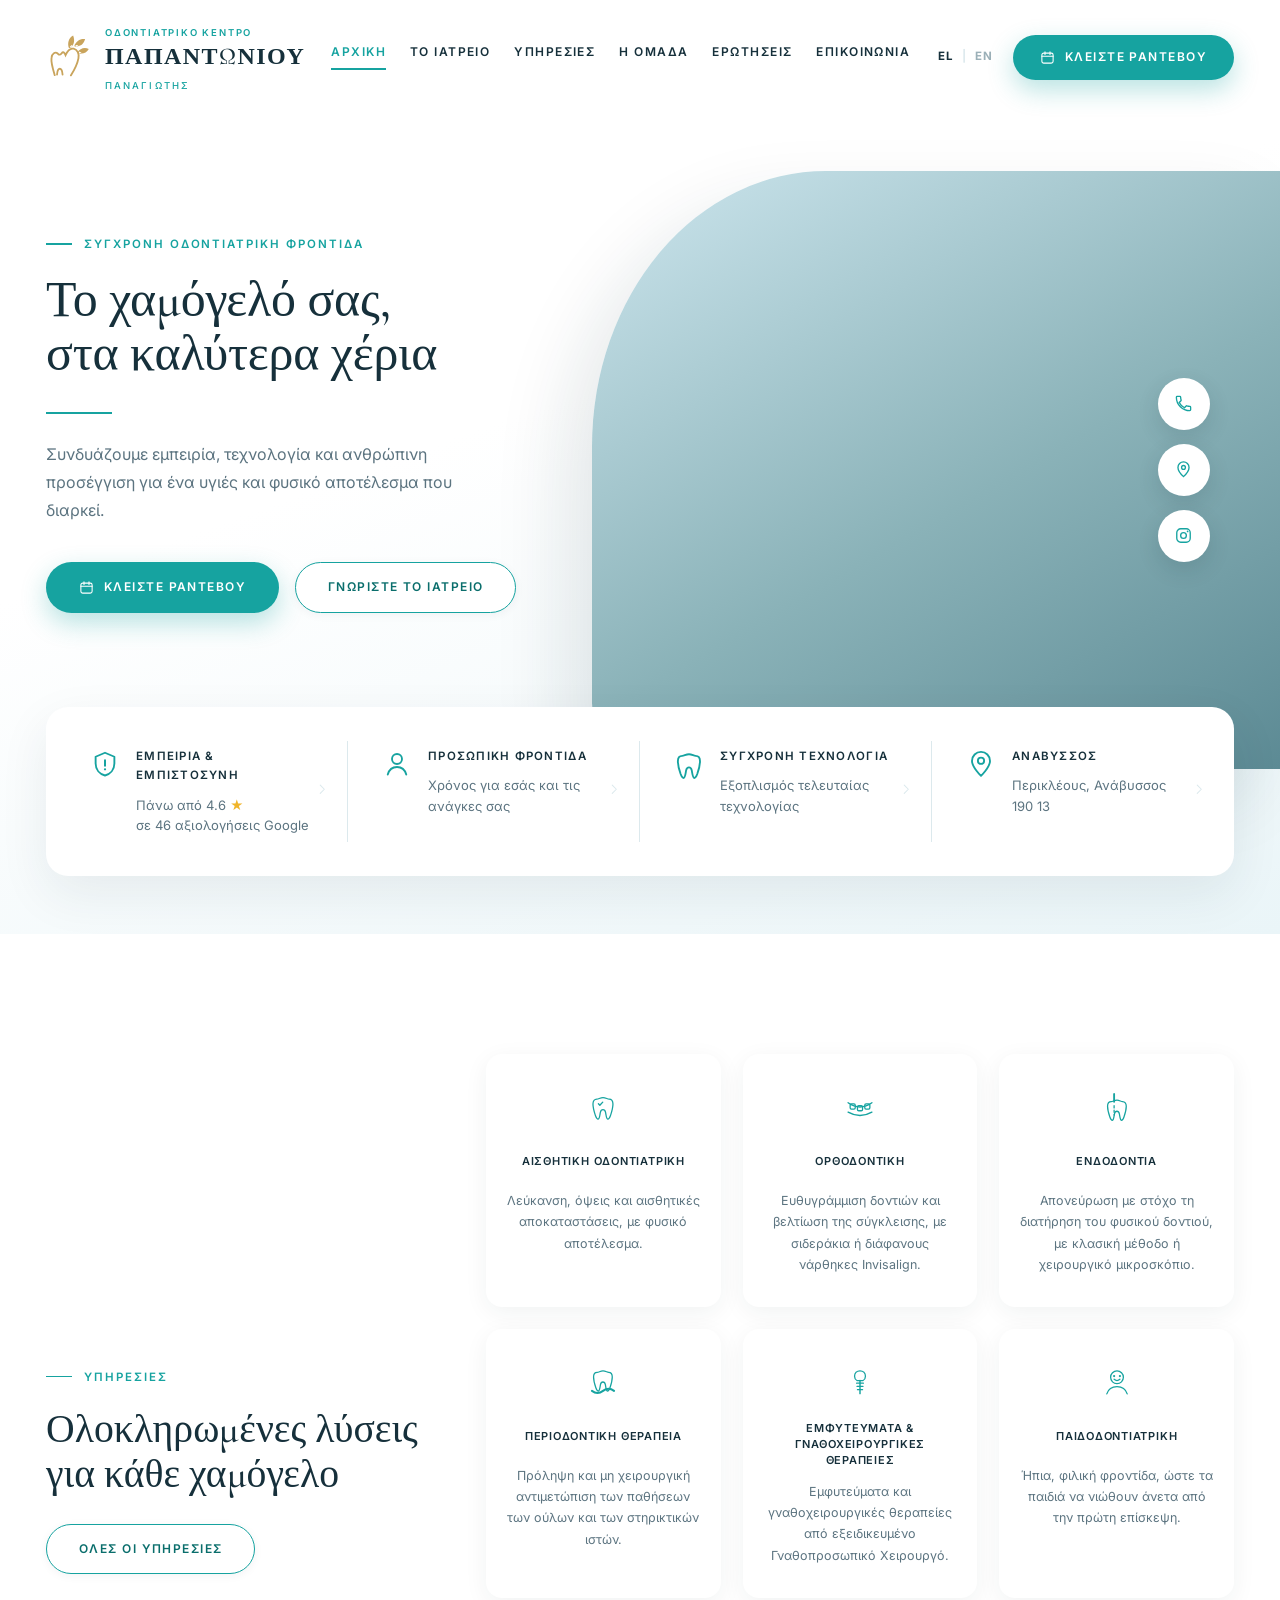
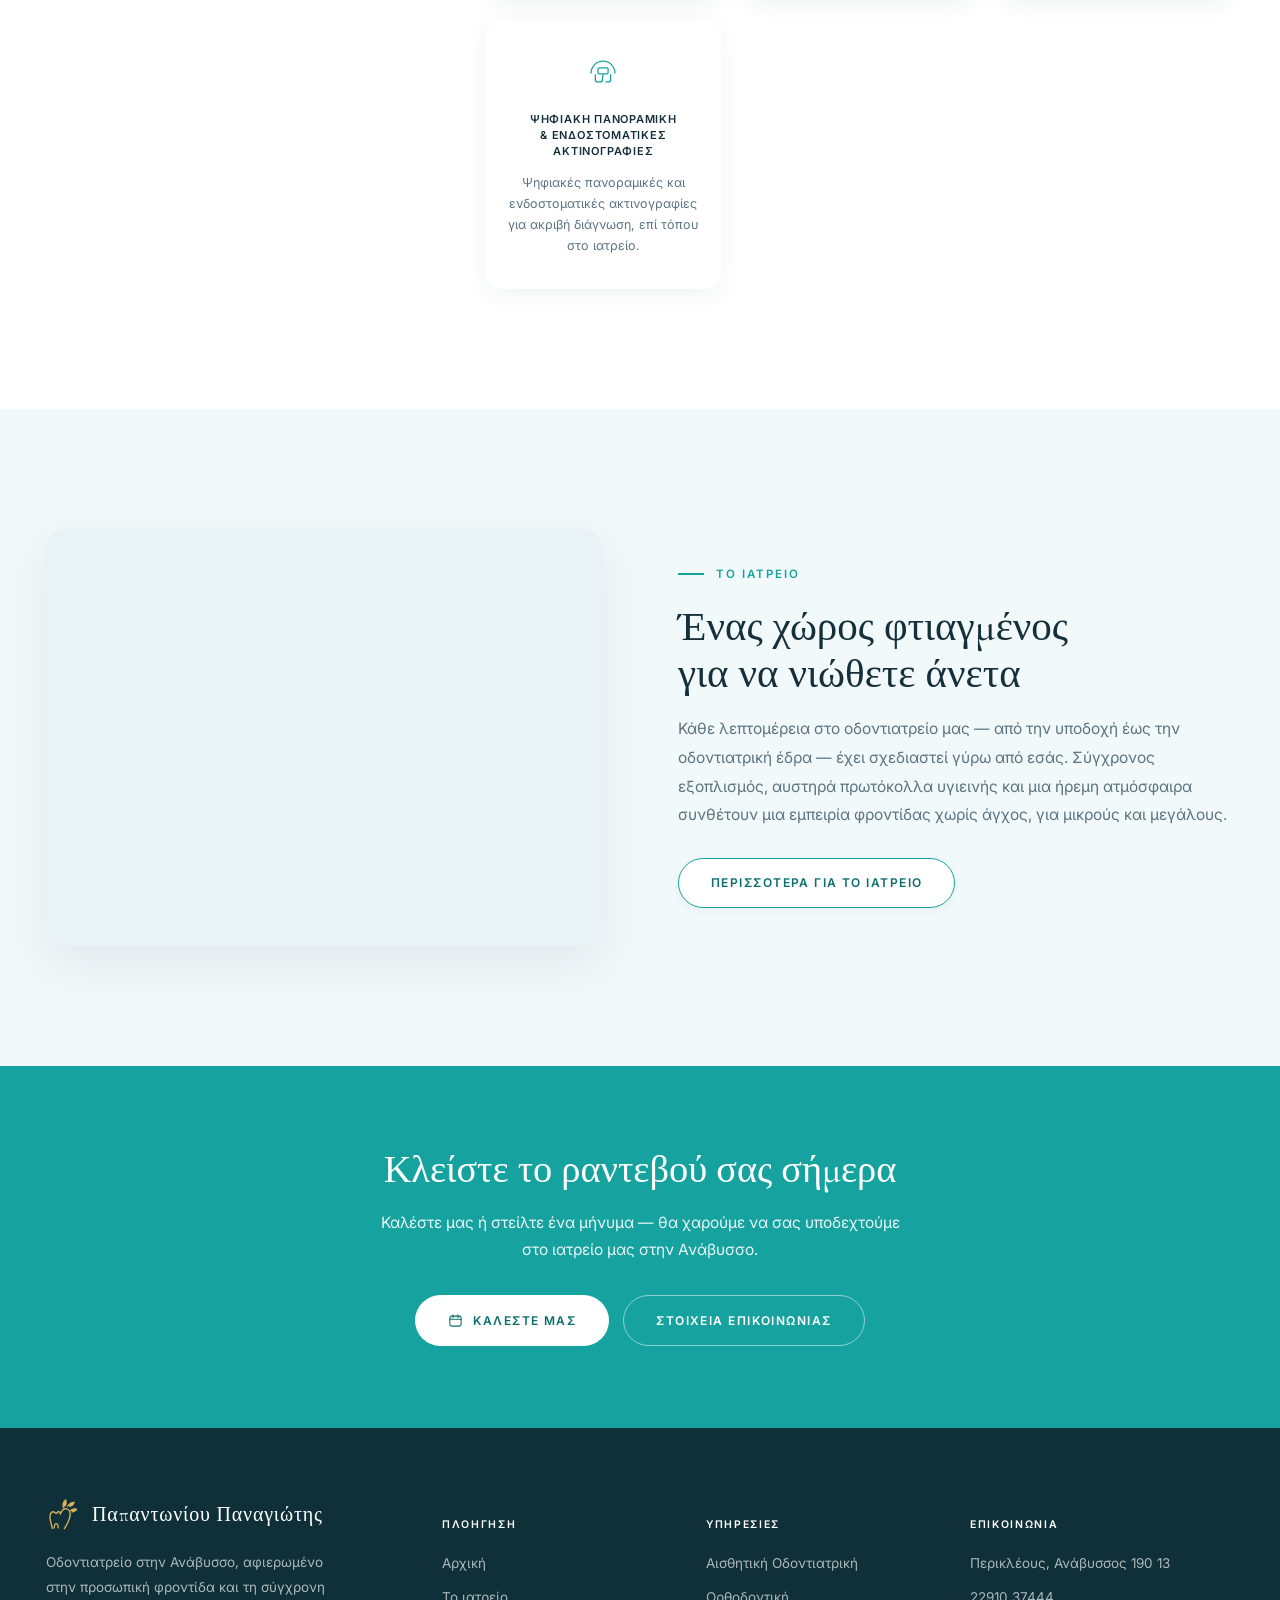
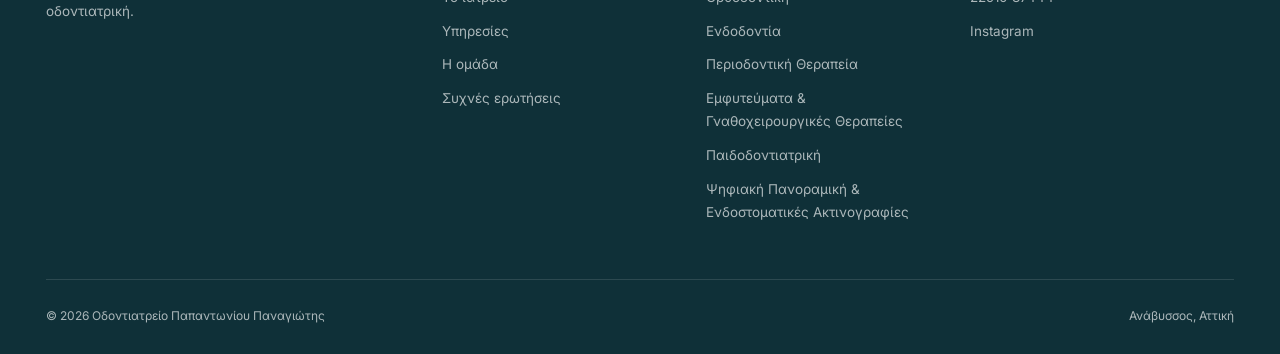
==== index.html @ b0fca74c "Add files via upload" ====
<!DOCTYPE html>
<html lang="el">
<head>
<meta charset="UTF-8">
<meta name="viewport" content="width=device-width, initial-scale=1.0">
<title>Οδοντιατρείο Παπαντωνίου Παναγιώτης | Ανάβυσσος</title>
<meta name="description" content="Οδοντιατρείο Παπαντωνίου Παναγιώτης στην Ανάβυσσο. Γενική και αισθητική οδοντιατρική, εμφυτεύματα, ορθοδοντική.">
<link rel="preconnect" href="https://fonts.googleapis.com">
<link rel="preconnect" href="https://fonts.gstatic.com" crossorigin>
<link href="https://fonts.googleapis.com/css2?family=Cormorant+Garamond:ital,wght@0,400;0,500;0,600;1,500&family=Inter:wght@400;500;600;700&display=swap" rel="stylesheet">
<link rel="canonical" href="https://papantonioudental.gr/index.html">
<link rel="alternate" hreflang="el" href="https://papantonioudental.gr/index.html">
<link rel="alternate" hreflang="en" href="https://papantonioudental.gr/index.html?lang=en">
<link rel="alternate" hreflang="x-default" href="https://papantonioudental.gr/index.html">
<meta name="theme-color" content="#16A3A0">
<meta name="robots" content="index,follow">
<meta property="og:type" content="website">
<meta property="og:site_name" content="Οδοντιατρικό Κέντρο Παπαντωνίου">
<meta property="og:locale" content="el_GR">
<meta property="og:locale:alternate" content="en_GB">
<meta property="og:title" content="Οδοντιατρείο Παπαντωνίου Παναγιώτης | Ανάβυσσος">
<meta property="og:description" content="Οδοντιατρείο Παπαντωνίου Παναγιώτης στην Ανάβυσσο. Γενική και αισθητική οδοντιατρική, εμφυτεύματα, ορθοδοντική.">
<meta property="og:url" content="https://papantonioudental.gr/index.html">
<meta property="og:image" content="https://papantonioudental.gr/images/03_reception_waiting.jpg">
<meta property="og:image:alt" content="Οδοντιατρικό Κέντρο Παπαντωνίου, Ανάβυσσος">
<meta name="twitter:card" content="summary_large_image">
<meta name="twitter:title" content="Οδοντιατρείο Παπαντωνίου Παναγιώτης | Ανάβυσσος">
<meta name="twitter:description" content="Οδοντιατρείο Παπαντωνίου Παναγιώτης στην Ανάβυσσο. Γενική και αισθητική οδοντιατρική, εμφυτεύματα, ορθοδοντική.">
<meta name="twitter:image" content="https://papantonioudental.gr/images/03_reception_waiting.jpg">
<link rel="preload" as="image" href="images/03_reception_waiting.jpg" fetchpriority="high">
<script type="application/ld+json">
{"@context":"https://schema.org","@type":"Dentist",
"name":"Οδοντιατρικό Κέντρο Παπαντωνίου",
"alternateName":"Papantoniou Dental Centre",
"url":"https://papantonioudental.gr/","image":"https://papantonioudental.gr/images/01_exterior_clinic.jpg",
"logo":"https://papantonioudental.gr/images/02_entrance_branding.jpg",
"telephone":"+302291037444","priceRange":"€€",
"address":{"@type":"PostalAddress","streetAddress":"Περικλέους","addressLocality":"Ανάβυσσος","addressRegion":"Αττική","postalCode":"19013","addressCountry":"GR"},
"geo":{"@type":"GeoCoordinates","latitude":37.7375018,"longitude":23.9472415},
"hasMap":"https://www.google.com/maps/search/?api=1&query=37.7375018,23.9472415",
"aggregateRating":{"@type":"AggregateRating","ratingValue":"4.6","reviewCount":"46","bestRating":"5"},
"openingHoursSpecification":[{"@type":"OpeningHoursSpecification","dayOfWeek":["Monday","Tuesday","Wednesday","Thursday","Friday","Saturday"],"opens":"08:30","closes":"13:30"}],
"sameAs":["https://www.instagram.com/papantonioudentalclinic"],
"availableService":[
 {"@type":"MedicalProcedure","name":"Αισθητική Οδοντιατρική"},
 {"@type":"MedicalProcedure","name":"Ορθοδοντική"},
 {"@type":"MedicalProcedure","name":"Ενδοδοντία"},
 {"@type":"MedicalProcedure","name":"Περιοδοντική Θεραπεία"},
 {"@type":"MedicalProcedure","name":"Εμφυτεύματα & Γναθοχειρουργικές Θεραπείες"},
 {"@type":"MedicalProcedure","name":"Παιδοδοντιατρική"},
 {"@type":"MedicalProcedure","name":"Ψηφιακή Πανοραμική & Ενδοστοματικές Ακτινογραφίες"}]}
</script>
<link rel="stylesheet" href="styles.css?v=20260826">
<link rel="icon" href="data:image/svg+xml,%3Csvg xmlns='http://www.w3.org/2000/svg' viewBox='0 0 200 200'%3E%3Cg stroke='%23C9A45C' stroke-width='9' fill='none' stroke-linecap='round'%3E%3Cpath d='M38 179C29 150 21 125 24 104c2-20 16-29 28-18 6 6 11 5 16-2 6-8 12-5 17 8 8-18 22-31 35-28 17 4 25 22 21 42-5 26-18 51-33 74'/%3E%3C/g%3E%3C/svg%3E">
<link rel="icon" type="image/png" sizes="32x32" href="favicon-32.png">
<link rel="icon" type="image/png" sizes="16x16" href="favicon-16.png">
<link rel="apple-touch-icon" sizes="180x180" href="icon-180.png">
<link rel="manifest" href="site.webmanifest">
</head>
<body data-title-key="home.title">
<a href="#main" class="skip" data-i18n="skip">Μετάβαση στο περιεχόμενο</a>
<header id="hdr">
  <div class="navbar">
    <a href="index.html" class="logo">
      <svg width="46" height="46" viewBox="0 0 200 200" fill="none" aria-hidden="true"><g stroke="#C9A45C" stroke-width="8" stroke-linecap="round" fill="none"><path d="M38 179C29 150 21 125 24 104c2-20 16-29 28-18 6 6 11 5 16-2 6-8 12-5 17 8 8-18 22-31 35-28 17 4 25 22 21 42-5 26-18 51-33 74"/><path d="M48 176c1-15 5-25 12-25s11 10 12 25"/></g><g fill="#C9A45C" fill-rule="evenodd"><path d="M100 62C92 39 98 17 118 6c9 24 4 46-18 56Z M103 54l11-7-3 12Z"/><path d="M123 53c7-22 26-34 47-31-5 23-24 36-47 31Z M128 48l13 1-9 8Z"/><path d="M137 80c10-18 31-24 49-15-11 19-32 25-49 15Z M143 76l12 4-11 5Z"/></g></svg>
      <span>
        <span class="l1" data-i18n="logo.top">Οδοντιατρικό Κέντρο</span><br>
        <span class="l2" data-i18n="logo.name">Παπαντωνίου</span><br>
        <span class="l3" data-i18n="logo.first">Παναγιώτης</span>
      </span>
    </a>

    <nav class="menu" aria-label="Κύριο μενού">
      <a href="index.html" class="active" data-i18n="nav.home">Αρχική</a>
      <a href="to-iatreio.html" data-i18n="nav.clinic">Το ιατρείο</a>
      <a href="ypiresies.html" data-i18n="nav.services">Υπηρεσίες</a>
      <a href="o-iatros.html" data-i18n="nav.doctor">Η ομάδα</a>
      <a href="syhnes-erotiseis.html" data-i18n="nav.faq">Ερωτήσεις</a>
      <a href="epikoinonia.html" data-i18n="nav.contact">Επικοινωνία</a>
    </nav>

    <div class="hgroup">
      <div class="lang"><a href="index.html" data-lang-link="el">EL</a><span>|</span><a href="index.html?lang=en" data-lang-link="en">EN</a></div>
      <a href="epikoinonia.html" class="btn btn-solid btn-sm"><svg width="15" height="15" viewBox="0 0 24 24" fill="none"><rect x="3" y="5" width="18" height="16" rx="3" stroke="currentColor" stroke-width="1.7"/><path d="M3 10h18M8 3v4M16 3v4" stroke="currentColor" stroke-width="1.7" stroke-linecap="round"/></svg><span data-i18n="cta.book">Κλείστε ραντεβού</span></a>
      <button class="burger" id="burger" aria-label="Μενού" aria-expanded="false"><span></span></button>
    </div>
  </div>
</header>

<div class="drawer" id="drawer">
  <a href="index.html" data-i18n="nav.home">Αρχική</a>
  <a href="to-iatreio.html" data-i18n="nav.clinic">Το ιατρείο</a>
  <a href="ypiresies.html" data-i18n="nav.services">Υπηρεσίες</a>
  <a href="o-iatros.html" data-i18n="nav.doctor">Η ομάδα</a>
  <a href="syhnes-erotiseis.html" data-i18n="nav.faq">Ερωτήσεις</a>
  <a href="epikoinonia.html" data-i18n="nav.contact">Επικοινωνία</a>
  <a href="epikoinonia.html" class="btn btn-solid"><svg width="15" height="15" viewBox="0 0 24 24" fill="none"><rect x="3" y="5" width="18" height="16" rx="3" stroke="currentColor" stroke-width="1.7"/><path d="M3 10h18M8 3v4M16 3v4" stroke="currentColor" stroke-width="1.7" stroke-linecap="round"/></svg><span data-i18n="cta.book">Κλείστε ραντεβού</span></a>
  <div class="lang"><a href="index.html" data-lang-link="el">EL</a><span>|</span><a href="index.html?lang=en" data-lang-link="en">EN</a></div>
</div>

<main id="main">
<section class="hero">
  <div class="hero-inner">
    <div class="hero-copy rv">
      <span class="eyebrow" data-i18n="home.eyebrow">Σύγχρονη οδοντιατρική φροντίδα</span>
      <h1><span data-i18n="home.h1a">Το χαμόγελό σας,</span><br><span data-i18n="home.h1b">στα καλύτερα χέρια</span></h1>
      <hr class="rule">
      <p data-i18n="home.lede">Συνδυάζουμε εμπειρία, τεχνολογία και ανθρώπινη προσέγγιση για ένα υγιές και φυσικό αποτέλεσμα που διαρκεί.</p>
      <div class="hero-btns">
        <a href="epikoinonia.html" class="btn btn-solid"><svg width="15" height="15" viewBox="0 0 24 24" fill="none"><rect x="3" y="5" width="18" height="16" rx="3" stroke="currentColor" stroke-width="1.7"/><path d="M3 10h18M8 3v4M16 3v4" stroke="currentColor" stroke-width="1.7" stroke-linecap="round"/></svg><span data-i18n="cta.book">Κλείστε ραντεβού</span></a>
        <a href="to-iatreio.html" class="btn btn-outline"><span data-i18n="home.discover">Γνωρίστε το ιατρείο</span></a>
      </div>
    </div>

    <div class="hero-media">
      <div class="hero-photo">
        <img class="ph" data-img="hero" src="images/03_reception_waiting.jpg" alt="Ο χώρος υποδοχής του κέντρου" loading="eager" decoding="async" width="1414" height="1600">
      </div>
      <div class="dock">
        <a href="tel:+302291037444" aria-label="Τηλέφωνο" data-i18n-aria="ct.phone"><svg width="19" height="19" viewBox="0 0 24 24" fill="none"><path d="M6.6 10.8c1.4 2.8 3.8 5.1 6.6 6.6l2.2-2.2c.3-.3.7-.4 1-.2 1.1.4 2.3.6 3.6.6.6 0 1 .4 1 1V20c0 .6-.4 1-1 1C10.6 21 3 13.4 3 4c0-.6.4-1 1-1h3.4c.6 0 1 .4 1 1 0 1.3.2 2.5.6 3.6.1.4 0 .8-.2 1L6.6 10.8Z" stroke="currentColor" stroke-width="1.7" stroke-linejoin="round"/></svg></a>
        <a href="https://www.google.com/maps/search/?api=1&query=37.7375018,23.9472415" target="_blank" rel="noopener" aria-label="Τοποθεσία" data-i18n-aria="ct.address"><svg width="19" height="19" viewBox="0 0 24 24" fill="none"><path d="M12 21s7-6.6 7-11.6A7 7 0 0 0 5 9.4C5 14.4 12 21 12 21Z" stroke="currentColor" stroke-width="1.7"/><circle cx="12" cy="9.4" r="2.4" stroke="currentColor" stroke-width="1.7"/></svg></a>
        <a href="https://www.instagram.com/papantonioudentalclinic" data-c="instagram" target="_blank" rel="noopener" aria-label="Instagram"><svg width="19" height="19" viewBox="0 0 24 24" fill="none"><rect x="3.5" y="3.5" width="17" height="17" rx="5" stroke="currentColor" stroke-width="1.7"/><circle cx="12" cy="12" r="3.6" stroke="currentColor" stroke-width="1.7"/><circle cx="17.2" cy="6.8" r="1.1" fill="currentColor"/></svg></a>
      </div>
    </div>
  </div>

  <div class="trustwrap rv">
    <div class="trust">
      <a class="tcell" href="https://www.google.com/maps/search/?api=1&query=37.7375018,23.9472415" target="_blank" rel="noopener" data-c="reviews">
        <span class="ic"><svg width="30" height="30" viewBox="0 0 24 24" fill="none"><path d="M12 3l7.5 3.2v5.4c0 4.7-3.1 8.4-7.5 9.6-4.4-1.2-7.5-4.9-7.5-9.6V6.2L12 3Z" stroke="currentColor" stroke-width="1.5" stroke-linejoin="round"/><path d="M12 9v4.4" stroke="currentColor" stroke-width="1.6" stroke-linecap="round"/><circle cx="12" cy="16.2" r=".9" fill="currentColor"/></svg></span>
        <div><h3 data-i18n="trust.1.h">Εμπειρία &amp; εμπιστοσύνη</h3><p><span data-i18n="trust.1.p1">Πάνω από 4.6</span> <span class="star">★</span><br><span data-i18n="trust.1.p2">σε 46 αξιολογήσεις Google</span></p></div>
        <span class="tcell-go" aria-hidden="true"><svg width="14" height="14" viewBox="0 0 24 24" fill="none"><path d="m9 5 7 7-7 7" stroke="currentColor" stroke-width="1.8" stroke-linecap="round" stroke-linejoin="round"/></svg></span>
      </a>
      <a class="tcell" href="epikoinonia.html">
        <span class="ic"><svg width="30" height="30" viewBox="0 0 24 24" fill="none"><circle cx="12" cy="8" r="4" stroke="currentColor" stroke-width="1.5"/><path d="M4.6 20.4c1.1-3.9 3.9-6 7.4-6s6.3 2.1 7.4 6" stroke="currentColor" stroke-width="1.5" stroke-linecap="round"/></svg></span>
        <div><h3 data-i18n="trust.2.h">Προσωπική φροντίδα</h3><p data-i18n="trust.2.p">Χρόνος για εσάς και τις ανάγκες σας</p></div>
        <span class="tcell-go" aria-hidden="true"><svg width="14" height="14" viewBox="0 0 24 24" fill="none"><path d="m9 5 7 7-7 7" stroke="currentColor" stroke-width="1.8" stroke-linecap="round" stroke-linejoin="round"/></svg></span>
      </a>
      <a class="tcell" href="to-iatreio.html">
        <span class="ic"><svg width="30" height="30" viewBox="0 0 24 24" fill="none"><path d="M12 4.2c-2.4 0-3.9 1.3-5.4 1.3-2.1 0-3.5 1.7-3.5 4.3 0 3.6 1.2 7.4 2.2 10.2.7 1.8 1.2 3.2 2.3 3.2 1.4 0 1.6-3.5 2.1-6.1.3-1.4.7-2.4 2.3-2.4s1.9 1 2.2 2.4c.5 2.6.7 6.1 2.1 6.1 1.1 0 1.6-1.4 2.3-3.2 1-2.8 2.2-6.6 2.2-10.2 0-2.6-1.4-4.3-3.5-4.3-1.5 0-3-1.3-5.3-1.3Z" stroke="currentColor" stroke-width="1.5" stroke-linejoin="round"/></svg></span>
        <div><h3 data-i18n="trust.3.h">Σύγχρονη τεχνολογία</h3><p data-i18n="trust.3.p">Εξοπλισμός τελευταίας τεχνολογίας</p></div>
        <span class="tcell-go" aria-hidden="true"><svg width="14" height="14" viewBox="0 0 24 24" fill="none"><path d="m9 5 7 7-7 7" stroke="currentColor" stroke-width="1.8" stroke-linecap="round" stroke-linejoin="round"/></svg></span>
      </a>
      <a class="tcell" href="https://www.google.com/maps/dir/?api=1&destination=37.7375018%2C23.9472415" target="_blank" rel="noopener" data-c="directions">
        <span class="ic"><svg width="30" height="30" viewBox="0 0 24 24" fill="none"><path d="M12 21.5s7.2-6.9 7.2-12A7.2 7.2 0 0 0 4.8 9.5c0 5.1 7.2 12 7.2 12Z" stroke="currentColor" stroke-width="1.5" stroke-linejoin="round"/><circle cx="12" cy="9.4" r="2.5" stroke="currentColor" stroke-width="1.5"/></svg></span>
        <div><h3 data-i18n="trust.4.h">Ανάβυσσος</h3><p data-i18n="trust.4.p">Περικλέους, Ανάβυσσος 190 13</p></div>
        <span class="tcell-go" aria-hidden="true"><svg width="14" height="14" viewBox="0 0 24 24" fill="none"><path d="m9 5 7 7-7 7" stroke="currentColor" stroke-width="1.8" stroke-linecap="round" stroke-linejoin="round"/></svg></span>
      </a>
    </div>
  </div>
</section>

<section class="sec-pad">
  <div class="wrap services-inner">
    <div class="rv">
      <span class="eyebrow" data-i18n="home.services.eyebrow">Υπηρεσίες</span>
      <h2><span data-i18n="home.services.h2a">Ολοκληρωμένες λύσεις</span> <span data-i18n="home.services.h2b">για κάθε χαμόγελο</span></h2>
      <a href="ypiresies.html" class="btn btn-outline more"><span data-i18n="home.services.more">Όλες οι υπηρεσίες</span></a>
    </div>
    <div class="cards4" data-c="srvcards">
      <div class="card rv">
        <span class="ic"><svg width="42" height="42" viewBox="0 0 40 40" fill="none"><path d="M20 8c-3.4 0-5.5 1.8-7.6 1.8-3 0-4.9 2.4-4.9 6.1 0 5.1 1.7 10.4 3.1 14.4 1 2.5 1.7 4.5 3.2 4.5 2 0 2.2-5 3-8.6.4-2 1-3.4 3.2-3.4s2.7 1.4 3.1 3.4c.8 3.6 1 8.6 3 8.6 1.5 0 2.2-2 3.2-4.5 1.4-4 3.1-9.3 3.1-14.4 0-3.7-1.9-6.1-4.9-6.1C25.5 9.8 23.4 8 20 8Z" stroke="currentColor" stroke-width="1.6" stroke-linejoin="round"/><circle cx="27" cy="16" r="5.4" stroke="currentColor" stroke-width="1.6" fill="#fff"/><path d="M30.8 19.8 34 23" stroke="currentColor" stroke-width="1.8" stroke-linecap="round"/></svg></span>
        <h3 data-i18n="srv.1.h">Αισθητική οδοντιατρική</h3>
        <p data-i18n="srv.1.p">Λεύκανση, όψεις και αισθητικές αποκαταστάσεις, με φυσικό αποτέλεσμα.</p>
      </div>
      <div class="card rv">
        <span class="ic"><svg width="42" height="42" viewBox="0 0 40 40" fill="none"><path d="M20 8c-3.4 0-5.5 1.8-7.6 1.8-3 0-4.9 2.4-4.9 6.1 0 5.1 1.7 10.4 3.1 14.4 1 2.5 1.7 4.5 3.2 4.5 2 0 2.2-5 3-8.6.4-2 1-3.4 3.2-3.4s2.7 1.4 3.1 3.4c.8 3.6 1 8.6 3 8.6 1.5 0 2.2-2 3.2-4.5 1.4-4 3.1-9.3 3.1-14.4 0-3.7-1.9-6.1-4.9-6.1C25.5 9.8 23.4 8 20 8Z" stroke="currentColor" stroke-width="1.6" stroke-linejoin="round"/><path d="M14.6 15.4 16.4 17.2 20 13.4" stroke="currentColor" stroke-width="1.8" stroke-linecap="round" stroke-linejoin="round"/></svg></span>
        <h3 data-i18n="srv.2.h">Εμφυτευματολογία</h3>
        <p data-i18n="srv.2.p">Σταθερή αποκατάσταση δοντιών που λείπουν, σχεδιασμένη να διαρκεί.</p>
      </div>
      <div class="card rv">
        <span class="ic"><svg width="42" height="42" viewBox="0 0 40 40" fill="none"><path d="M13.2 12.6c0-4 3-6.9 6.8-6.9s6.8 2.9 6.8 6.9c0 2.6-1.3 4.4-3 5.4H16.2c-1.7-1-3-2.8-3-5.4Z" stroke="currentColor" stroke-width="1.6" stroke-linejoin="round"/><path d="M20 18v16.4" stroke="currentColor" stroke-width="1.8" stroke-linecap="round"/><path d="M15.6 21.4h8.8M16.2 25.4h7.6M16.8 29.4h6.4" stroke="currentColor" stroke-width="1.6" stroke-linecap="round"/></svg></span>
        <h3 data-i18n="srv.3.h">Παιδοδοντιατρική</h3>
        <p data-i18n="srv.3.p">Ήπια, φιλική φροντίδα, ώστε τα παιδιά να νιώθουν άνετα από την πρώτη επίσκεψη.</p>
      </div>
      <div class="card rv">
        <span class="ic"><svg width="42" height="42" viewBox="0 0 40 40" fill="none"><path d="M7 14q13-7 26 0" stroke="currentColor" stroke-width="1.7" stroke-linecap="round" fill="none"/><path d="M6 22q14 8 28 0" stroke="currentColor" stroke-width="1.7" stroke-linecap="round" fill="none"/><rect x="9" y="15.6" width="5.4" height="5.4" rx="1.3" stroke="currentColor" stroke-width="1.5" fill="#fff"/><rect x="17.3" y="16.9" width="5.4" height="5.4" rx="1.3" stroke="currentColor" stroke-width="1.5" fill="#fff"/><rect x="25.6" y="15.6" width="5.4" height="5.4" rx="1.3" stroke="currentColor" stroke-width="1.5" fill="#fff"/><path d="M20 28v5M14 31h12" stroke="currentColor" stroke-width="1.6" stroke-linecap="round"/></svg></span>
        <h3 data-i18n="srv.4.h">Πανοραμικές ακτινογραφίες</h3>
        <p data-i18n="srv.4.p">Ψηφιακή πανοραμική απεικόνιση για ακριβή διάγνωση, επί τόπου στο ιατρείο.</p>
      </div>
    </div>
  </div>
</section>

<section class="sec-pad bg-pale">
  <div class="wrap split">
    <div class="frame rv"><img class="ph" data-img="home_about" src="images/06_treatment_room.jpg" alt="Ο χώρος θεραπείας του κέντρου" loading="lazy" decoding="async" width="1414" height="1600"></div>
    <div class="rv">
      <span class="eyebrow" data-i18n="home.about.eyebrow">Το ιατρείο</span>
      <h2><span data-i18n="home.about.h2a">Ένας χώρος φτιαγμένος</span> <span data-i18n="home.about.h2b">για να νιώθετε άνετα</span></h2>
      <p class="lead" data-i18n="home.about.p">Κάθε λεπτομέρεια στο οδοντιατρείο μας — από την υποδοχή έως την οδοντιατρική έδρα — έχει σχεδιαστεί γύρω από εσάς. Σύγχρονος εξοπλισμός, αυστηρά πρωτόκολλα υγιεινής και μια ήρεμη ατμόσφαιρα συνθέτουν μια εμπειρία φροντίδας χωρίς άγχος, για μικρούς και μεγάλους.</p>
      <a href="to-iatreio.html" class="btn btn-outline" style="margin-top:28px"><span data-i18n="home.about.more">Περισσότερα για το ιατρείο</span></a>
    </div>
  </div>
</section>

<section class="cta">
  <div class="wrap">
    <h2 data-i18n="cta.h2">Κλείστε το ραντεβού σας σήμερα</h2>
    <p data-i18n="cta.p">Καλέστε μας ή στείλτε ένα μήνυμα — θα χαρούμε να σας υποδεχτούμε στο ιατρείο μας στην Ανάβυσσο.</p>
    <div class="cta-btns">
      <a href="tel:+302291037444" class="btn btn-light"><svg width="15" height="15" viewBox="0 0 24 24" fill="none"><rect x="3" y="5" width="18" height="16" rx="3" stroke="currentColor" stroke-width="1.7"/><path d="M3 10h18M8 3v4M16 3v4" stroke="currentColor" stroke-width="1.7" stroke-linecap="round"/></svg><span data-i18n="cta.call">Καλέστε μας</span></a>
      <a href="epikoinonia.html" class="btn btn-light" style="background:transparent;color:#fff;border-color:rgba(255,255,255,.5)"><span data-i18n="cta.contact">Στοιχεία επικοινωνίας</span></a>
    </div>
  </div>
</section>
</main>

<footer>
  <div class="wrap">
    <div class="fgrid">
      <div>
        <div class="fbrand">
          <svg width="34" height="34" viewBox="0 0 200 200" fill="none" aria-hidden="true"><g stroke="#D9AE5F" stroke-width="8" stroke-linecap="round" fill="none"><path d="M38 179C29 150 21 125 24 104c2-20 16-29 28-18 6 6 11 5 16-2 6-8 12-5 17 8 8-18 22-31 35-28 17 4 25 22 21 42-5 26-18 51-33 74"/><path d="M48 176c1-15 5-25 12-25s11 10 12 25"/></g><g fill="#D9AE5F" fill-rule="evenodd"><path d="M100 62C92 39 98 17 118 6c9 24 4 46-18 56Z M103 54l11-7-3 12Z"/><path d="M123 53c7-22 26-34 47-31-5 23-24 36-47 31Z M128 48l13 1-9 8Z"/><path d="M137 80c10-18 31-24 49-15-11 19-32 25-49 15Z M143 76l12 4-11 5Z"/></g></svg>
          <span data-i18n="ft.brand">Παπαντωνίου Παναγιώτης</span>
        </div>
        <p class="tag" data-i18n="ft.tag">Οδοντιατρείο στην Ανάβυσσο, αφιερωμένο στην προσωπική φροντίδα και τη σύγχρονη οδοντιατρική.</p>
      </div>
      <div><h5 data-i18n="ft.nav">Πλοήγηση</h5><ul>
        <li><a href="index.html" data-i18n="nav.home">Αρχική</a></li>
        <li><a href="to-iatreio.html" data-i18n="nav.clinic">Το ιατρείο</a></li>
        <li><a href="ypiresies.html" data-i18n="nav.services">Υπηρεσίες</a></li>
        <li><a href="o-iatros.html" data-i18n="nav.doctor">Η ομάδα</a></li>
        <li><a href="syhnes-erotiseis.html" data-i18n="ft.faq">Συχνές ερωτήσεις</a></li></ul></div>
      <div><h5 data-i18n="ft.services">Υπηρεσίες</h5><ul data-c="ftservices">
        <li><a href="ypiresies.html">Αισθητική Οδοντιατρική</a></li>
        <li><a href="ypiresies.html">Ορθοδοντική</a></li>
        <li><a href="ypiresies.html">Ενδοδοντία</a></li>
        <li><a href="ypiresies.html">Περιοδοντική Θεραπεία</a></li>
        <li><a href="ypiresies.html">Εμφυτεύματα & Γναθοχειρουργικές</a></li>
        <li><a href="ypiresies.html">Παιδοδοντιατρική</a></li>
        <li><a href="ypiresies.html">Ψηφιακές Ακτινογραφίες</a></li></ul></div>
      <div><h5 data-i18n="ft.contact">Επικοινωνία</h5><ul>
        <li data-i18n="trust.4.p">Περικλέους, Ανάβυσσος 190 13</li>
        <li><a href="tel:+302291037444" data-c="phone">22910 37444</a></li>
        <li><a href="https://www.instagram.com/papantonioudentalclinic" data-c="instagram" target="_blank" rel="noopener">Instagram</a></li></ul></div>
    </div>
    <div class="fbot">
      <span data-i18n="ft.rights">© 2026 Οδοντιατρείο Παπαντωνίου Παναγιώτης</span>
      <span data-i18n="ft.place">Ανάβυσσος, Αττική</span>
    </div>
  </div>
</footer>

<a href="tel:+302291037444" class="callbar">
  <svg width="17" height="17" viewBox="0 0 24 24" fill="none"><path d="M6.6 10.8c1.4 2.8 3.8 5.1 6.6 6.6l2.2-2.2c.3-.3.7-.4 1-.2 1.1.4 2.3.6 3.6.6.6 0 1 .4 1 1V20c0 .6-.4 1-1 1C10.6 21 3 13.4 3 4c0-.6.4-1 1-1h3.4c.6 0 1 .4 1 1 0 1.3.2 2.5.6 3.6.1.4 0 .8-.2 1L6.6 10.8Z" stroke="currentColor" stroke-width="1.8" stroke-linejoin="round"/></svg>
  <span data-i18n="cta.callnow">Καλέστε για ραντεβού</span></a>
<script src="app.js?v=20260826"></script>
</body>
</html>
---- styles.css ----
:root{
  --teal:#16A3A0;
  --teal-dark:#0E8B88;
  --teal-deep:#0A6E6C;
  --ink:#16303B;
  --ink-soft:#5C7480;
  --line:#DCE9ED;
  --bg:#F2F9FB;
  --white:#fff;
  --shadow-card:0 18px 50px rgba(22,48,59,.08);
  --shadow-soft:0 6px 24px rgba(22,48,59,.06);
  --maxw:1400px;
}
*,*::before,*::after{box-sizing:border-box}
html{scroll-behavior:smooth;overflow-x:hidden}
@media (prefers-reduced-motion:reduce){
  html{scroll-behavior:auto}
  *,*::before,*::after{animation-duration:.001ms!important;transition-duration:.001ms!important}
}
body{
  margin:0;font-family:'Inter',system-ui,sans-serif;color:var(--ink-soft);
  background:var(--white);-webkit-font-smoothing:antialiased;overflow-x:hidden;font-size:15px;
  line-height:1.7;
}
h1,h2,h3,.serif{font-family:'Cormorant Garamond',Georgia,serif;color:var(--ink);margin:0;font-weight:500;
  text-wrap:balance}
p{margin:0}
a{color:inherit;text-decoration:none}
ul{margin:0;padding:0;list-style:none}
img{max-width:100%;display:block}
button{font-family:inherit;cursor:pointer}
a:focus-visible,button:focus-visible,input:focus-visible,textarea:focus-visible{outline:3px solid var(--teal);outline-offset:3px;border-radius:3px}

.wrap{max-width:var(--maxw);margin:0 auto;padding:0 46px}

.eyebrow{
  display:flex;align-items:center;gap:12px;line-height:1.4;font-size:11.5px;font-weight:600;
  letter-spacing:.17em;text-transform:uppercase;color:var(--teal);margin-bottom:22px;
}
.eyebrow::before{content:"";width:26px;height:1.5px;background:var(--teal);flex:none}

/* ---------- buttons ---------- */
.btn{
  display:inline-flex;align-items:center;justify-content:center;gap:10px;
  font-family:'Inter',sans-serif;
  font-size:12px;font-weight:600;letter-spacing:.12em;text-transform:uppercase;
  padding:17px 32px;border-radius:999px;border:1.4px solid transparent;
  line-height:1.2;text-align:center;
  transition:background .25s,color .25s,border-color .25s,transform .25s,box-shadow .25s;
}
.btn svg{flex:none}
.btn-solid{background:var(--teal);color:#fff;box-shadow:0 10px 26px rgba(22,163,160,.3)}
.btn-solid:hover{background:var(--teal-dark);transform:translateY(-2px)}
.btn-outline{background:#fff;color:var(--teal-deep);border-color:var(--teal);
  box-shadow:0 2px 10px rgba(22,48,59,.05)}
.btn-outline:hover{background:var(--teal);border-color:var(--teal);color:#fff;transform:translateY(-2px);
  box-shadow:0 8px 22px rgba(22,163,160,.28)}
.btn-sm{padding:14px 26px}
.btn-light{background:#fff;color:var(--teal-deep)}
.btn-light:hover{background:#EAF6F6;transform:translateY(-2px)}

/* ---------- header ---------- */
header{position:sticky;top:0;z-index:60;background:rgba(255,255,255,.9);backdrop-filter:blur(12px);-webkit-backdrop-filter:blur(12px);transition:box-shadow .3s}
header.scrolled{box-shadow:0 4px 24px rgba(22,48,59,.07)}
.navbar{display:flex;align-items:center;justify-content:space-between;gap:26px;padding:18px 46px;max-width:var(--maxw);margin:0 auto}
.logo{display:flex;align-items:center;gap:13px;flex:none}
.logo svg{flex:none}
.logo .l1{font-size:9.5px;font-weight:600;letter-spacing:.19em;color:var(--teal);text-transform:uppercase;line-height:1.5}
.logo .l2{font-family:'Cormorant Garamond',serif;font-size:24px;font-weight:600;letter-spacing:.06em;color:var(--ink);line-height:1.05;text-transform:uppercase}
.logo .l3{font-size:9.5px;font-weight:500;letter-spacing:.22em;color:var(--teal);text-transform:uppercase;line-height:1.7}

.menu{display:flex;align-items:center;gap:34px}
.menu a{font-size:12px;font-weight:600;letter-spacing:.12em;text-transform:uppercase;color:var(--ink);line-height:1.4;padding-bottom:7px;border-bottom:2px solid transparent;transition:color .2s,border-color .2s;white-space:nowrap}
.menu a:hover{color:var(--teal)}
.menu a.active{color:var(--teal);border-color:var(--teal)}

.hgroup{display:flex;align-items:center;gap:18px;flex:none}

/* language toggle */
.lang{display:flex;align-items:center;gap:6px;font-size:11.5px;font-weight:700;letter-spacing:.08em}
.lang a{color:#9BB0B8;padding:4px 2px;transition:color .2s}
.lang a:hover{color:var(--teal)}
.lang a.on{color:var(--ink)}
.lang span{color:var(--line)}

.burger{display:none;background:none;border:none;padding:8px}
.burger span,.burger::before,.burger::after{content:'';display:block;width:24px;height:2px;background:var(--ink);border-radius:2px;transition:.25s}
.burger span{margin:6px 0}
.burger.open::before{transform:translateY(8px) rotate(45deg)}
.burger.open::after{transform:translateY(-8px) rotate(-45deg)}
.burger.open span{opacity:0}

.drawer{position:fixed;inset:0;z-index:59;background:var(--white);padding:104px 28px 40px;display:flex;flex-direction:column;transform:translateX(100%);transition:transform .35s cubic-bezier(.6,0,.2,1);overflow-y:auto}
.drawer.open{transform:none}
/* only the plain nav links get the big serif treatment - not the button */
.drawer > a:not(.btn){font-family:'Cormorant Garamond',serif;font-size:27px;color:var(--ink);padding:14px 0;border-bottom:1px solid var(--line)}
.drawer .btn{margin-top:26px;width:100%;font-size:12px;padding:17px 20px}
.drawer .lang{margin-top:24px;justify-content:center;font-size:13px}
.drawer .lang a{padding:8px 10px}

/* ---------- hero (home) ---------- */
.hero{position:relative;background:linear-gradient(160deg,#fff 0%,#fff 38%,#EAF5F8 100%);padding-top:56px;padding-bottom:58px}
.hero-inner{position:relative;max-width:var(--maxw);margin:0 auto;padding:0 46px;display:grid;grid-template-columns:minmax(0,46%) minmax(0,54%);align-items:center}
.hero-copy{padding:20px 60px 110px 0;position:relative;z-index:2}
.hero-copy h1{font-size:clamp(38px,3.9vw,58px);line-height:1.08;letter-spacing:-.005em}
.rule{width:66px;height:2px;background:var(--teal);margin:30px 0 26px;border:0}
.hero-copy p{font-size:16px;line-height:1.75;max-width:430px}
.hero-btns{display:flex;gap:16px;margin-top:38px;flex-wrap:wrap}

.hero-media{position:relative;height:598px}
.hero-photo{
  position:absolute;top:0;bottom:0;left:0;
  right:calc(-1 * max(46px, (100vw - 1400px)/2 + 46px));
  border-radius:34% 0 0 12% / 46% 0 0 11%;
  overflow:hidden;box-shadow:-30px 30px 70px rgba(22,48,59,.1);
  background:linear-gradient(150deg,#CDE6EE,#8AB2B8 55%,#5C8A94);
}
.hero-photo img{width:100%;height:100%;object-fit:cover;display:block;color:transparent;font-size:0}
.dock{position:absolute;right:24px;top:50%;transform:translateY(-50%);display:flex;flex-direction:column;gap:14px;z-index:5}
.dock a{width:52px;height:52px;border-radius:50%;background:#fff;display:flex;align-items:center;justify-content:center;color:var(--teal);box-shadow:0 8px 22px rgba(22,48,59,.14);transition:.25s}
.dock a:hover{background:var(--teal);color:#fff;transform:translateY(-3px)}

/* ---------- page banner (sub pages) ---------- */
.banner{background:linear-gradient(160deg,#fff,#EAF5F8);padding:64px 0 72px;border-bottom:1px solid var(--line)}
.banner .eyebrow{justify-content:center}
.banner-in{max-width:var(--maxw);margin:0 auto;text-align:left;padding:0 46px}
.banner-in p{max-width:620px}
.banner h1{font-size:clamp(34px,4vw,54px);line-height:1.1}
.banner p{margin-top:18px;font-size:16px;line-height:1.75}
.crumb{font-size:11px;letter-spacing:.14em;text-transform:uppercase;color:#9BB0B8;margin-bottom:18px}
.crumb a:hover{color:var(--teal)}

/* ---------- trust bar ---------- */
.trustwrap{position:relative;z-index:6;max-width:var(--maxw);margin:-62px auto 0;padding:0 46px}
.trust{background:#fff;border-radius:22px;box-shadow:var(--shadow-card);display:grid;grid-template-columns:repeat(4,1fr);padding:34px 10px}
.tcell{display:flex;gap:16px;padding:6px 34px;border-right:1px solid var(--line)}
.tcell:last-child{border-right:none}
.tcell .ic{color:var(--teal);flex:none;margin-top:2px}
.tcell h3{font-family:'Inter',sans-serif;font-size:11.5px;font-weight:600;letter-spacing:.11em;text-transform:uppercase;color:var(--ink);margin-bottom:9px}
.tcell p{font-size:13px;line-height:1.6;color:var(--ink-soft)}
.tcell .star{color:#F0B429}

/* ---------- sections ---------- */
section{position:relative}
.sec-pad{padding:120px 0}
.bg-pale{background:var(--bg)}
.head{max-width:660px;margin:0 0 58px;text-align:left}
.head h2{font-size:clamp(30px,3.2vw,44px);line-height:1.15}
.head p{margin-top:18px;font-size:15.5px;line-height:1.8}

/* services */
.services-inner{display:grid;grid-template-columns:minmax(0,33%) minmax(0,67%);gap:48px;align-items:center}
.services-inner h2{font-size:clamp(30px,3.1vw,44px);line-height:1.15}
.services-inner .more{margin-top:26px;display:inline-flex}
.cards4{display:grid;grid-template-columns:repeat(auto-fill,minmax(198px,1fr));gap:22px}
.cards3{display:grid;grid-template-columns:repeat(3,1fr);gap:24px}
a.card{display:block;color:inherit}
.card{background:#fff;border-radius:16px;padding:36px 18px 32px;text-align:center;box-shadow:var(--shadow-soft);transition:transform .3s,box-shadow .3s}
.card:hover{transform:translateY(-6px);box-shadow:var(--shadow-card)}
.card .ic{color:var(--teal);margin:0 auto 22px;display:flex;justify-content:center}
.card h3{font-family:'Inter',sans-serif;font-size:11px;font-weight:600;letter-spacing:.07em;text-transform:uppercase;color:var(--ink);margin-bottom:12px;line-height:1.45;min-height:2.9em;display:flex;align-items:center;justify-content:center}
.card p{font-size:12.5px;line-height:1.7;color:var(--ink-soft)}
.cards3 .card{padding:40px 28px 36px}
.cards3 .card h3{font-size:12px;min-height:0}
.cards3 .card p{font-size:13.5px}

/* split */
.split{display:grid;grid-template-columns:1fr 1fr;gap:76px;align-items:center}
.split h2{font-size:clamp(30px,3.2vw,44px);line-height:1.14}
.split p.lead{font-size:15.5px;line-height:1.85;margin-top:18px}
.ticks{margin-top:32px;display:flex;flex-direction:column;gap:16px}
.ticks li{display:flex;gap:14px;font-size:14.5px;color:var(--ink);align-items:flex-start;line-height:1.6}
.ticks svg{color:var(--teal);flex:none;margin-top:3px}
.frame{border-radius:20px;overflow:hidden;box-shadow:var(--shadow-card);background:#E9F3F5;aspect-ratio:4/3}
.frame img{width:100%;height:100%;object-fit:cover;display:block;color:transparent;font-size:0}

/* gallery */
.gal{display:grid;grid-template-columns:repeat(4,1fr);grid-auto-rows:190px;gap:16px}
.gal a{position:relative;overflow:hidden;border-radius:16px;background:#E4EFF1;box-shadow:var(--shadow-soft);display:block}
.gal a:nth-child(1){grid-column:span 2;grid-row:span 2}
.gal a:nth-child(8){grid-column:span 2}
.gal img{width:100%;height:100%;object-fit:cover;transition:transform .5s ease;color:transparent;font-size:0}
.gal a:hover img{transform:scale(1.05)}

/* doctor */
.doctor{background:#0F3038;color:rgba(255,255,255,.78)}
.doctor h2{color:#fff}
.doctor .eyebrow{color:#7FD4D0}
.doctor .eyebrow::before{background:#7FD4D0}
.docframe{aspect-ratio:1/1.12;border-radius:20px;background:linear-gradient(160deg,#12474A,#0A6E6C 60%,#16A3A0 130%);display:flex;align-items:center;justify-content:center;position:relative;box-shadow:0 30px 70px rgba(0,0,0,.3);overflow:hidden}
.docframe img{width:100%;height:100%;object-fit:cover}
.docframe .mono{font-family:'Cormorant Garamond',serif;font-size:104px;color:rgba(255,255,255,.95);font-weight:500}
.docframe .ring{position:absolute;inset:20px;border:1px dashed rgba(255,255,255,.3);border-radius:14px}
.dname{font-family:'Cormorant Garamond',serif;font-size:30px;color:#fff;margin-top:26px}
.drole{font-size:11px;letter-spacing:.16em;text-transform:uppercase;color:#F0B429;font-weight:600;margin:8px 0 24px}
.doctor p.bio{font-size:15px;line-height:1.9;margin-bottom:16px;color:rgba(255,255,255,.76)}
.chips{display:flex;gap:12px;flex-wrap:wrap;margin-top:30px}
.chip{display:flex;align-items:center;gap:9px;background:rgba(255,255,255,.07);border:1px solid rgba(255,255,255,.15);border-radius:12px;padding:12px 18px;font-size:12.5px;font-weight:500;color:#fff}
.chip svg{color:#F0B429;flex:none}

/* reviews */
.rev3{display:grid;grid-template-columns:repeat(3,1fr);gap:24px}
.rev{background:#fff;border-radius:16px;padding:34px 30px;box-shadow:var(--shadow-soft)}
.rev .stars{display:flex;gap:3px;color:#F0B429;margin-bottom:18px}
.rev q{font-family:'Cormorant Garamond',serif;font-size:19px;line-height:1.6;color:var(--ink);display:block;margin-bottom:20px}
.rev .who{font-size:12px;font-weight:600;color:var(--ink)}
.rev .src{font-size:11px;color:#9BB0B8;margin-top:2px}

/* cta band */
.cta{background:var(--teal);color:#fff;text-align:center;padding:82px 0}
.cta h2{color:#fff;font-size:clamp(28px,3vw,42px);line-height:1.18}
.cta p{margin:16px auto 32px;max-width:520px;color:rgba(255,255,255,.9);font-size:15.5px;line-height:1.75}
.cta-btns{display:flex;gap:14px;justify-content:center;flex-wrap:wrap}

/* contact */
.contact-grid{display:grid;grid-template-columns:1fr 1fr;gap:40px}
.cbox{background:#fff;border-radius:20px;box-shadow:var(--shadow-card);padding:44px}
.crow{display:flex;gap:18px;padding:20px 0;border-bottom:1px solid var(--line)}
.crow:last-of-type{border-bottom:none}
.crow .ic{color:var(--teal);flex:none;margin-top:3px}
.crow h4{font-size:10.5px;letter-spacing:.15em;text-transform:uppercase;color:#9BB0B8;font-weight:600;margin-bottom:6px}
.crow p,.crow a{font-size:15px;color:var(--ink);font-weight:500;line-height:1.6}
.crow a:hover{color:var(--teal)}
.socials{display:flex;gap:12px;margin-top:26px}
.socials a{width:44px;height:44px;border-radius:50%;border:1.4px solid var(--line);display:flex;align-items:center;justify-content:center;color:var(--ink);transition:.25s}
.socials a:hover{background:var(--teal);border-color:var(--teal);color:#fff}
.formwrap{margin-top:30px;border-top:1px solid var(--line);padding-top:28px}
.formwrap h4{font-family:'Cormorant Garamond',serif;font-size:24px;color:var(--ink);margin-bottom:18px;font-weight:600}
input,textarea{width:100%;font-family:'Inter',sans-serif;font-size:14px;padding:14px 16px;border:1.4px solid var(--line);border-radius:10px;background:var(--bg);color:var(--ink)}
input:focus,textarea:focus{outline:none;border-color:var(--teal);background:#fff}
textarea{min-height:110px;resize:vertical;margin-bottom:16px}
.frow{display:grid;grid-template-columns:1fr 1fr;gap:14px;margin-bottom:14px}
.map{border-radius:20px;overflow:hidden;box-shadow:var(--shadow-card);min-height:520px;background:#E9F3F5}
.map iframe{width:100%;height:100%;min-height:520px;border:0;display:block}

/* hours table */
.hours{margin-top:6px}
.hours li{display:flex;justify-content:space-between;gap:20px;padding:11px 0;border-bottom:1px dashed var(--line);font-size:14px;color:var(--ink)}
.hours li:last-child{border-bottom:none}
.hours .day{color:var(--ink-soft)}
.hours .shut{color:#B08A8A}

/* footer */
footer{background:#0F3038;color:rgba(255,255,255,.65);padding:70px 0 28px}
.fgrid{display:grid;grid-template-columns:1.6fr 1fr 1fr 1.2fr;gap:44px;padding-bottom:44px;border-bottom:1px solid rgba(255,255,255,.12)}
.fbrand{display:flex;align-items:center;gap:12px;margin-bottom:18px}
.fbrand span{font-family:'Cormorant Garamond',serif;font-size:20px;color:#fff;letter-spacing:.04em}
footer .tag{font-size:13.5px;line-height:1.8;max-width:290px}
footer h5{color:#fff;font-size:10.5px;letter-spacing:.16em;text-transform:uppercase;font-weight:600;margin-bottom:18px}
footer li{margin-bottom:11px;font-size:13.5px}
footer li a:hover{color:#7FD4D0}
.fbot{display:flex;justify-content:space-between;gap:14px;flex-wrap:wrap;padding-top:26px;font-size:12px}

/* reveal */
.rv{opacity:0;transform:translateY(24px);transition:opacity .7s ease,transform .7s ease}
.rv.on{opacity:1;transform:none}
/* .rv.on and .card:hover have equal specificity, so the lift needs restating */
.card.rv.on:hover{transform:translateY(-6px)}

/* ---------- responsive ---------- */
@media (max-width:1320px){.menu{gap:24px}}
@media (max-width:1150px){
  .wrap,.navbar,.hero-inner,.trustwrap,.banner-in{padding-left:32px;padding-right:32px}
  .menu,.hgroup .btn,.hgroup .lang{display:none}
  .burger{display:block}
  .callbar{display:flex}
  body{padding-bottom:44px}
  .cards4{grid-template-columns:repeat(2,1fr)}
  .services-inner{grid-template-columns:1fr;gap:40px}
  .cards3{grid-template-columns:1fr 1fr}
}
@media (max-width:960px){
  .hero{padding-top:0}
  .hero-inner{grid-template-columns:1fr}
  /* let the photo keep a sane aspect ratio instead of a fixed height, so it isn't half-cropped */
  .hero-media{order:-1;height:auto;margin:0 -32px}
  .hero-photo{position:relative;inset:auto;right:auto;height:auto;aspect-ratio:4/3;border-radius:0 0 36% 36% / 0 0 10% 10%;box-shadow:none}
  .dock{right:20px;top:auto;bottom:-24px;transform:none;flex-direction:row}
  .dock a{width:48px;height:48px}
  .hero-copy{padding:52px 0 96px}
  .hero-copy h1{font-size:clamp(32px,7.4vw,44px)}
  .hero-copy p{max-width:none}
  .split{grid-template-columns:1fr;gap:44px}
  .frame,.docframe{max-width:430px;margin:0 auto;width:100%}
  .contact-grid{grid-template-columns:1fr}
  .rev3{grid-template-columns:1fr;max-width:520px;margin:0 auto}
  .fgrid{grid-template-columns:1fr 1fr}
  .trust{grid-template-columns:1fr 1fr;padding:14px 6px}
  .tcell{padding:20px 24px;border-right:1px solid var(--line);border-bottom:1px solid var(--line)}
  .tcell:nth-child(2n){border-right:none}
  .tcell:nth-child(n+3){border-bottom:none}
  .sec-pad{padding:84px 0}
  .gal{grid-template-columns:repeat(2,1fr);grid-auto-rows:150px}
  .gal a:nth-child(1){grid-column:span 2;grid-row:span 1}
  .gal a:nth-child(8){grid-column:span 2}
}
@media (max-width:620px){
  .wrap,.navbar,.hero-inner,.trustwrap,.banner-in{padding-left:20px;padding-right:20px}
  .navbar{padding-top:14px;padding-bottom:14px}
  .logo .l2{font-size:21px}
  .hero-media{margin:0 -20px}
  .hero-btns{flex-direction:column}
  .hero-btns .btn{width:100%}
  .trust{grid-template-columns:1fr;padding:8px 4px}
  .tcell{border-right:none!important;border-bottom:1px solid var(--line)!important;padding:20px 22px}
  .tcell:last-child{border-bottom:none!important}
  .cards4,.cards3{grid-template-columns:1fr}
  .fgrid{grid-template-columns:1fr;gap:32px}
  .cbox{padding:30px 22px}
  .frow{grid-template-columns:1fr}
  .sec-pad{padding:68px 0}
  .trustwrap{margin-top:-40px}
  .banner{padding:44px 0 52px}
  .cta{padding:64px 0}
  .cta-btns{flex-direction:column}
  .cta-btns .btn{width:100%}
  .split{gap:36px}
}

/* ============ skip link ============ */
.skip{position:absolute;left:-9999px;top:0;z-index:200;background:var(--teal);color:#fff;
  padding:14px 22px;font-size:13px;font-weight:600;letter-spacing:.06em}
.skip:focus{left:8px;top:8px}

/* ============ sticky call bar (mobile) ============ */
.callbar{display:none}
@media (max-width:960px){
  .callbar{display:flex;position:fixed;left:0;right:0;bottom:0;z-index:70;background:var(--teal);
    color:#fff;align-items:center;justify-content:center;gap:9px;padding:11px 14px;
    font-size:11px;font-weight:600;letter-spacing:.11em;text-transform:uppercase;
    box-shadow:0 -4px 22px rgba(22,48,59,.18)}
  .callbar:hover{background:var(--teal-dark);color:#fff}
  body{padding-bottom:44px}
  .drawer{padding-bottom:80px}
}

/* ============ lightbox ============ */
.lb{position:fixed;inset:0;z-index:120;background:rgba(12,28,34,.94);display:none;
  align-items:center;justify-content:center;opacity:0;transition:opacity .28s ease}
.lb.open{display:flex}
.lb.show{opacity:1}
.lb figure{margin:0;max-width:92vw;max-height:88vh;display:flex;flex-direction:column;align-items:center;gap:14px}
.lb img{max-width:92vw;max-height:78vh;object-fit:contain;box-shadow:0 30px 80px rgba(0,0,0,.5)}
.lb figcaption{color:rgba(255,255,255,.75);font-size:12.5px;letter-spacing:.06em;text-align:center}
.lb button{position:absolute;background:rgba(255,255,255,.1);border:1px solid rgba(255,255,255,.28);
  color:#fff;width:50px;height:50px;border-radius:50%;display:flex;align-items:center;
  justify-content:center;transition:.22s;padding:0}
.lb button:hover{background:var(--teal);border-color:var(--teal)}
.lb .lb-x{top:22px;right:22px}
.lb .lb-p{left:22px;top:50%;transform:translateY(-50%)}
.lb .lb-n{right:22px;top:50%;transform:translateY(-50%)}
.lb .lb-count{position:absolute;bottom:22px;left:0;right:0;text-align:center;
  color:rgba(255,255,255,.6);font-size:12px;letter-spacing:.14em}
@media (max-width:620px){
  .lb .lb-p{left:8px}.lb .lb-n{right:8px}
  .lb button{width:44px;height:44px}
  .lb .lb-x{top:14px;right:14px}
}

/* ============ print ============ */
@media print{
  header,.drawer,.callbar,.lb,.socials,form,.map,iframe{display:none!important}
  body{background:#fff;color:#000;padding:0}
  a{text-decoration:none;color:#000}
  .rv{opacity:1!important;transform:none!important}
}


/* ============ clickable map ============ */
.map{position:relative}
.map iframe{width:100%;height:100%;min-height:520px;border:0;display:block;pointer-events:none}
.map-link{position:absolute;inset:0;display:flex;align-items:flex-end;justify-content:center;
  padding-bottom:26px;background:transparent;transition:background .3s}
.map-link:hover{background:rgba(22,163,160,.10)}
.map-pill{display:inline-flex;align-items:center;gap:9px;background:#fff;color:var(--ink);
  padding:13px 22px;border-radius:999px;box-shadow:0 6px 22px rgba(22,48,59,.18);
  font-size:11.5px;font-weight:600;letter-spacing:.13em;text-transform:uppercase;
  transition:background .25s,color .25s,transform .25s}
.map-pill svg{color:var(--teal);transition:color .25s}
.map-link:hover .map-pill{background:var(--teal);color:#fff;transform:translateY(-2px)}
.map-link:hover .map-pill svg{color:#fff}
.map-link:focus-visible{outline:3px solid var(--teal);outline-offset:-3px}

.h1-page{font-size:clamp(30px,3.2vw,44px);line-height:1.15}

/* ---------- vertical rhythm: one scale on small screens ---------- */
@media (max-width:960px){
  .split{gap:48px}            /* image -> text was only 36px */
  .docwrap{gap:48px}
}
@media (max-width:620px){
  .head{margin-bottom:40px}
  .services-inner{gap:40px}
  .hero{padding-bottom:60px}
  .ticks{margin-top:28px;gap:16px}
}

/* ============ team ============ */
.team-grid{display:grid;grid-template-columns:repeat(3,1fr);gap:30px}
.member{background:#fff;border:1px solid var(--line);border-radius:16px;overflow:hidden;
  box-shadow:var(--shadow-soft);transition:transform .3s,box-shadow .3s}
.member:hover{transform:translateY(-5px);box-shadow:var(--shadow-card)}
.member-photo{aspect-ratio:4/5;background:var(--bg);display:flex;align-items:center;justify-content:center;overflow:hidden}
.member-photo img{width:100%;height:100%;object-fit:cover;object-position:center top}
.member-ph{color:var(--teal);opacity:.35;display:flex}
.member-name{font-family:'Cormorant Garamond',serif;font-size:22px;font-weight:600;color:var(--ink);
  margin:24px 26px 0;line-height:1.25}
.member-role{font-size:10.5px;letter-spacing:.16em;text-transform:uppercase;color:var(--teal-deep);
  font-weight:600;margin:8px 26px 0}
.member-bio{font-size:14px;line-height:1.75;color:var(--ink-soft);margin:16px 26px 28px}
@media (max-width:960px){.team-grid{grid-template-columns:repeat(2,1fr);gap:22px}}
@media (max-width:620px){.team-grid{grid-template-columns:1fr;max-width:420px;margin:0 auto}}

/* ============ trust cells are links ============ */
a.tcell{position:relative;text-decoration:none;transition:background .25s}
a.tcell:hover{background:var(--bg)}
a.tcell:hover h3{color:var(--teal-deep)}
.tcell-go{position:absolute;right:18px;top:50%;transform:translateY(-50%);color:var(--line);
  transition:color .25s,transform .25s}
a.tcell:hover .tcell-go{color:var(--teal);transform:translateY(-50%) translateX(3px)}
@media (max-width:960px){.tcell-go{right:14px}}

/* ============ treatments accordion ============ */
.tr-list{border-top:1px solid var(--line)}
.tr-item{border-bottom:1px solid var(--line)}
.tr-head{width:100%;display:flex;align-items:flex-start;gap:22px;background:none;border:0;
  padding:30px 4px;text-align:left;transition:background .2s}
.tr-head:hover{background:rgba(22,163,160,.035)}
.tr-ic{color:var(--teal);flex:none;margin-top:2px}
.tr-txt{flex:1;min-width:0;display:flex;flex-direction:column;gap:7px}
.tr-title{font-family:'Cormorant Garamond',serif;font-size:23px;font-weight:600;color:var(--ink);line-height:1.25}
.tr-short{font-size:14px;color:var(--ink-soft);line-height:1.65}
.tr-more{flex:none;display:flex;align-items:center;gap:7px;color:var(--teal-deep);
  font-size:10.5px;font-weight:700;letter-spacing:.13em;text-transform:uppercase;margin-top:5px}
.tr-more svg{transition:transform .3s}
.tr-head[aria-expanded=true] .tr-more svg{transform:rotate(180deg)}
.tr-detail{padding:0 4px 32px 78px;max-width:760px}
.tr-detail p{font-size:15px;line-height:1.85;color:var(--ink-soft);margin-bottom:16px}
.tr-detail p:last-child{margin-bottom:0}
@media (max-width:620px){
  .tr-head{gap:14px;padding:24px 2px}
  .tr-title{font-size:20px}
  .tr-more .lbl{display:none}
  .tr-detail{padding:0 2px 26px 0}
}

/* ============ faq accordion ============ */
.faq-list{max-width:820px;border-top:1px solid var(--line)}
.faq-item{border-bottom:1px solid var(--line)}
.faq-q{width:100%;display:flex;align-items:flex-start;justify-content:space-between;gap:20px;
  background:none;border:0;padding:22px 4px;text-align:left;
  font-family:'Cormorant Garamond',serif;font-size:20px;font-weight:600;color:var(--ink);line-height:1.35}
.faq-q:hover{color:var(--teal-deep)}
.faq-q svg{flex:none;color:var(--teal);margin-top:5px;transition:transform .3s}
.faq-q[aria-expanded=true] svg{transform:rotate(45deg)}
.faq-a{padding:0 4px 24px 4px;max-width:700px}
.faq-a p{font-size:14.5px;line-height:1.85;color:var(--ink-soft);margin-bottom:14px}
.faq-a p:last-child{margin-bottom:0}
@media (max-width:620px){.faq-q{font-size:18px;padding:20px 2px}}
.faq-cat{font-family:'Inter',sans-serif;font-size:10.5px;font-weight:700;letter-spacing:.15em;
  text-transform:uppercase;color:var(--teal-deep);margin:46px 0 4px}
.faq-cat:first-child{margin-top:0}
.faq-group{border-top:1px solid var(--line)}
.faq-list.grouped{border-top:0}
@media (max-width:620px){.faq-cat{margin-top:36px}}

/* ---- the FAQ page: one centred column, set larger for comfortable reading ---- */
.faq-wrap .head{max-width:720px;margin:0 auto 54px;text-align:center}
.faq-wrap .head .eyebrow{justify-content:center}
.faq-list.grouped{max-width:900px;margin:0 auto}
.faq-list.grouped .faq-cat{font-size:11.5px;letter-spacing:.16em}
.faq-list.grouped .faq-q{font-size:24px;padding:27px 8px;gap:26px}
.faq-list.grouped .faq-q svg{width:18px;height:18px;margin-top:7px}
.faq-list.grouped .faq-a{max-width:none;padding:0 8px 30px 8px}
.faq-list.grouped .faq-a p{font-size:17px;line-height:1.8;margin-bottom:16px}
@media (max-width:900px){
  .faq-list.grouped .faq-q{font-size:21px;padding:24px 4px;gap:18px}
  .faq-list.grouped .faq-a{padding:0 4px 26px 4px}
  .faq-list.grouped .faq-a p{font-size:16px}
}
@media (max-width:620px){
  .faq-wrap .head{text-align:left}
  .faq-wrap .head .eyebrow{justify-content:flex-start}
  .faq-list.grouped .faq-q{font-size:19px;padding:22px 2px}
  .faq-list.grouped .faq-a{padding:0 2px 24px 2px}
  .faq-list.grouped .faq-a p{font-size:15.5px}
}

/* ---- FAQ teaser band on the treatments page ---- */
.faq-teaser{max-width:640px}
.faq-teaser .btn{margin-top:8px}
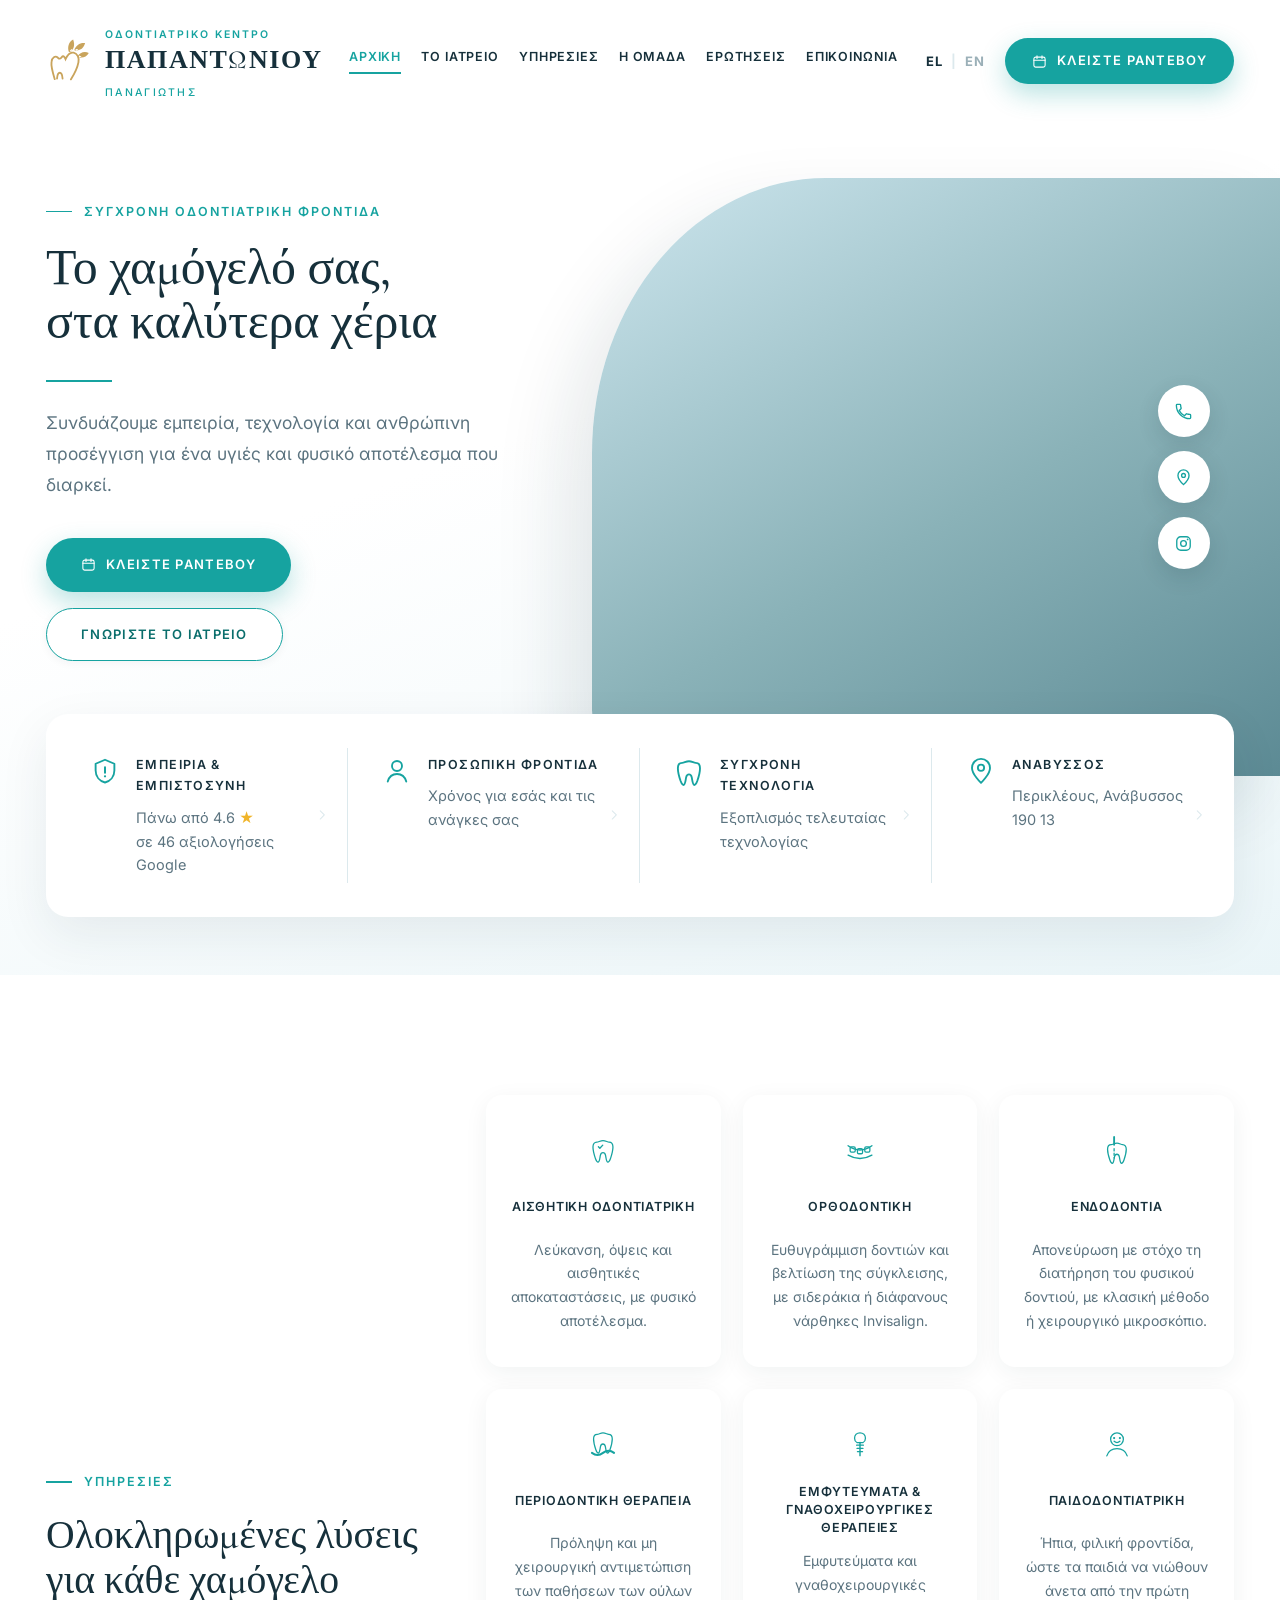
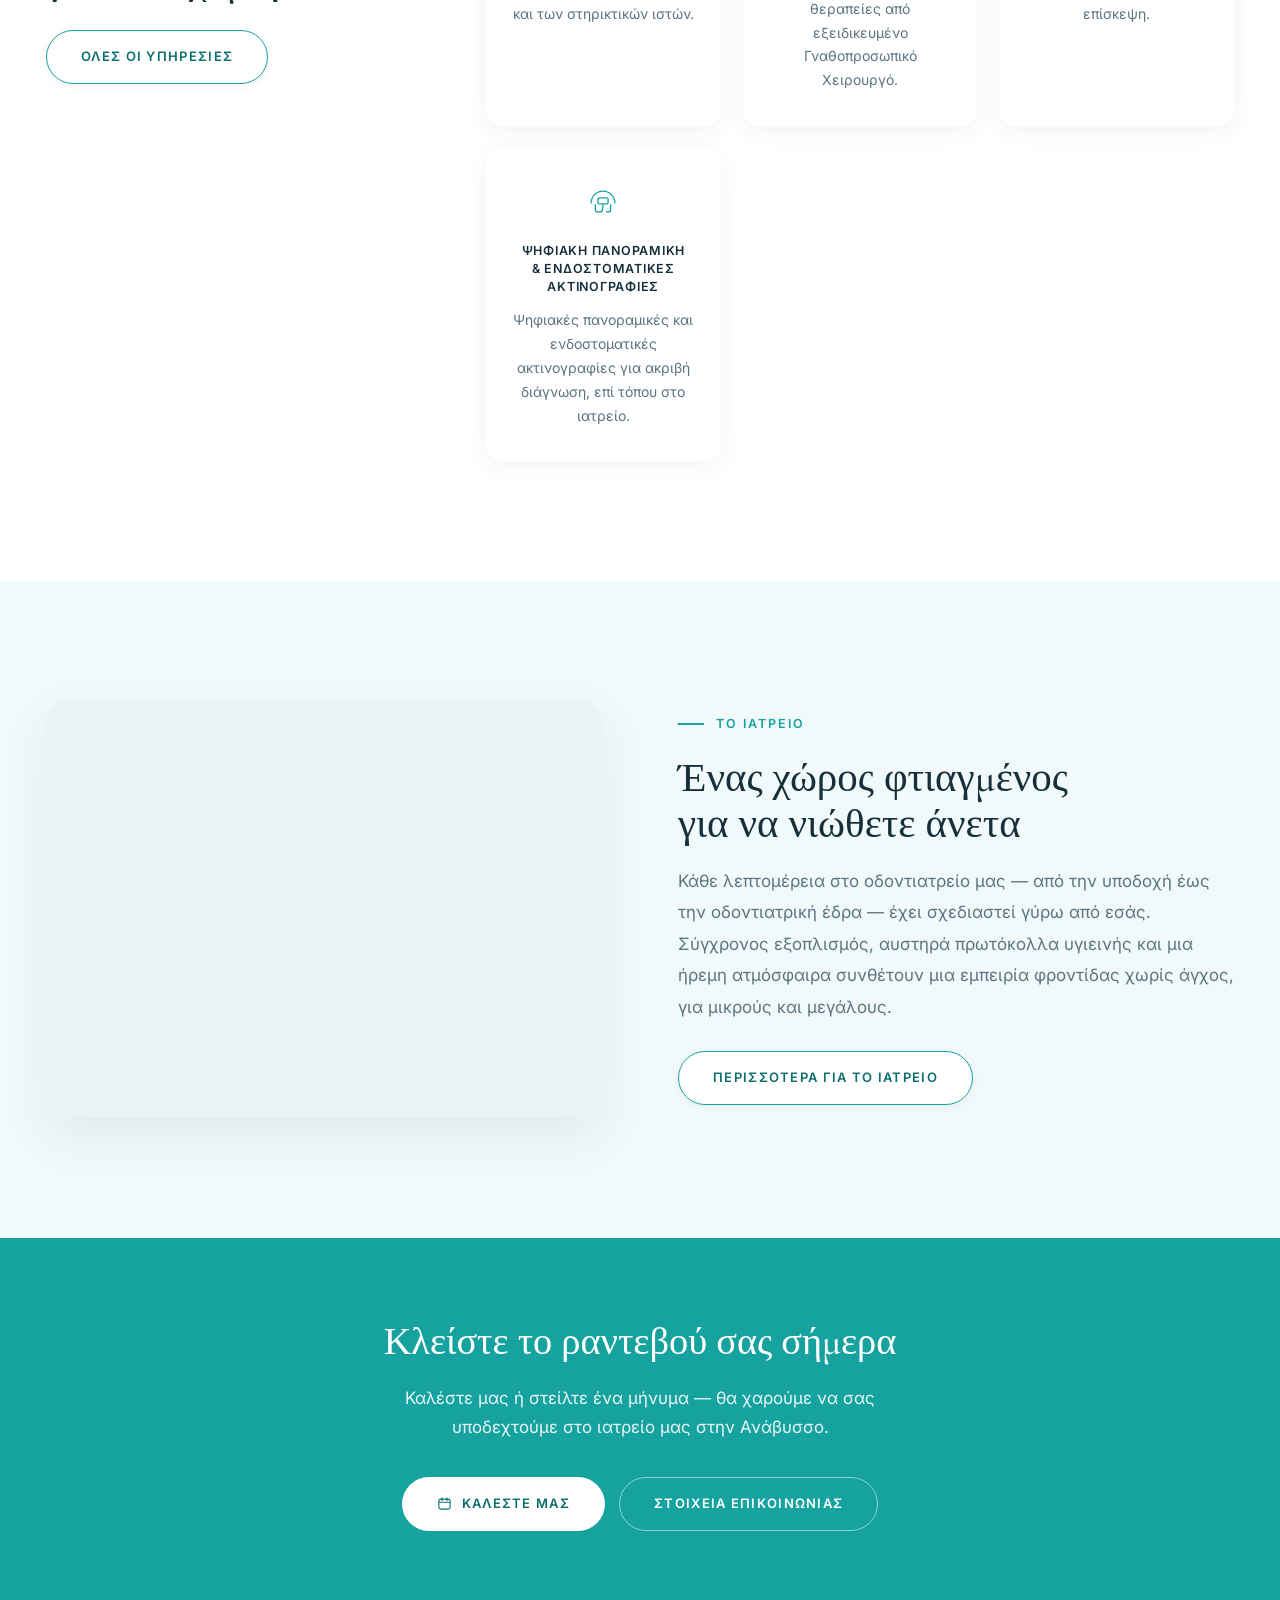
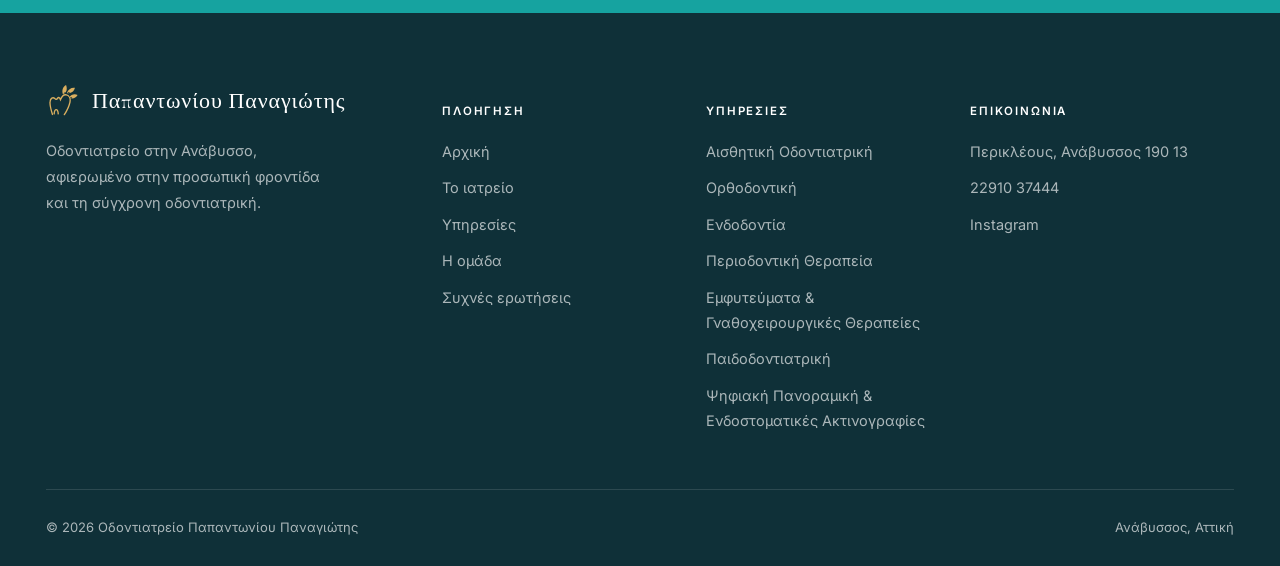
==== commit c8090350: "Add files via upload" ====
--- a/index.html
+++ b/index.html
@@ -50,7 +50,7 @@
  {"@type":"MedicalProcedure","name":"Παιδοδοντιατρική"},
  {"@type":"MedicalProcedure","name":"Ψηφιακή Πανοραμική & Ενδοστοματικές Ακτινογραφίες"}]}
 </script>
-<link rel="stylesheet" href="styles.css?v=20260826">
+<link rel="stylesheet" href="styles.css?v=20260826b">
 <link rel="icon" href="data:image/svg+xml,%3Csvg xmlns='http://www.w3.org/2000/svg' viewBox='0 0 200 200'%3E%3Cg stroke='%23C9A45C' stroke-width='9' fill='none' stroke-linecap='round'%3E%3Cpath d='M38 179C29 150 21 125 24 104c2-20 16-29 28-18 6 6 11 5 16-2 6-8 12-5 17 8 8-18 22-31 35-28 17 4 25 22 21 42-5 26-18 51-33 74'/%3E%3C/g%3E%3C/svg%3E">
 <link rel="icon" type="image/png" sizes="32x32" href="favicon-32.png">
 <link rel="icon" type="image/png" sizes="16x16" href="favicon-16.png">
@@ -245,6 +245,6 @@
 <a href="tel:+302291037444" class="callbar">
   <svg width="17" height="17" viewBox="0 0 24 24" fill="none"><path d="M6.6 10.8c1.4 2.8 3.8 5.1 6.6 6.6l2.2-2.2c.3-.3.7-.4 1-.2 1.1.4 2.3.6 3.6.6.6 0 1 .4 1 1V20c0 .6-.4 1-1 1C10.6 21 3 13.4 3 4c0-.6.4-1 1-1h3.4c.6 0 1 .4 1 1 0 1.3.2 2.5.6 3.6.1.4 0 .8-.2 1L6.6 10.8Z" stroke="currentColor" stroke-width="1.8" stroke-linejoin="round"/></svg>
   <span data-i18n="cta.callnow">Καλέστε για ραντεβού</span></a>
-<script src="app.js?v=20260826"></script>
+<script src="app.js?v=20260826b"></script>
 </body>
 </html>
--- a/styles.css
+++ b/styles.css
@@ -19,7 +19,7 @@
 }
 body{
   margin:0;font-family:'Inter',system-ui,sans-serif;color:var(--ink-soft);
-  background:var(--white);-webkit-font-smoothing:antialiased;overflow-x:hidden;font-size:15px;
+  background:var(--white);-webkit-font-smoothing:antialiased;overflow-x:hidden;font-size:16.5px;
   line-height:1.7;
 }
 h1,h2,h3,.serif{font-family:'Cormorant Garamond',Georgia,serif;color:var(--ink);margin:0;font-weight:500;
@@ -34,8 +34,8 @@
 .wrap{max-width:var(--maxw);margin:0 auto;padding:0 46px}
 
 .eyebrow{
-  display:flex;align-items:center;gap:12px;line-height:1.4;font-size:11.5px;font-weight:600;
-  letter-spacing:.17em;text-transform:uppercase;color:var(--teal);margin-bottom:22px;
+  display:flex;align-items:center;gap:12px;line-height:1.4;font-size:12.5px;font-weight:600;
+  letter-spacing:.16em;text-transform:uppercase;color:var(--teal);margin-bottom:22px;
 }
 .eyebrow::before{content:"";width:26px;height:1.5px;background:var(--teal);flex:none}
 
@@ -43,8 +43,8 @@
 .btn{
   display:inline-flex;align-items:center;justify-content:center;gap:10px;
   font-family:'Inter',sans-serif;
-  font-size:12px;font-weight:600;letter-spacing:.12em;text-transform:uppercase;
-  padding:17px 32px;border-radius:999px;border:1.4px solid transparent;
+  font-size:13px;font-weight:600;letter-spacing:.1em;text-transform:uppercase;
+  padding:18px 34px;border-radius:999px;border:1.4px solid transparent;
   line-height:1.2;text-align:center;
   transition:background .25s,color .25s,border-color .25s,transform .25s,box-shadow .25s;
 }
@@ -65,19 +65,19 @@
 .navbar{display:flex;align-items:center;justify-content:space-between;gap:26px;padding:18px 46px;max-width:var(--maxw);margin:0 auto}
 .logo{display:flex;align-items:center;gap:13px;flex:none}
 .logo svg{flex:none}
-.logo .l1{font-size:9.5px;font-weight:600;letter-spacing:.19em;color:var(--teal);text-transform:uppercase;line-height:1.5}
-.logo .l2{font-family:'Cormorant Garamond',serif;font-size:24px;font-weight:600;letter-spacing:.06em;color:var(--ink);line-height:1.05;text-transform:uppercase}
-.logo .l3{font-size:9.5px;font-weight:500;letter-spacing:.22em;color:var(--teal);text-transform:uppercase;line-height:1.7}
-
-.menu{display:flex;align-items:center;gap:34px}
-.menu a{font-size:12px;font-weight:600;letter-spacing:.12em;text-transform:uppercase;color:var(--ink);line-height:1.4;padding-bottom:7px;border-bottom:2px solid transparent;transition:color .2s,border-color .2s;white-space:nowrap}
+.logo .l1{font-size:10.5px;font-weight:600;letter-spacing:.19em;color:var(--teal);text-transform:uppercase;line-height:1.5}
+.logo .l2{font-family:'Cormorant Garamond',serif;font-size:26px;font-weight:600;letter-spacing:.06em;color:var(--ink);line-height:1.05;text-transform:uppercase}
+.logo .l3{font-size:10.5px;font-weight:500;letter-spacing:.22em;color:var(--teal);text-transform:uppercase;line-height:1.7}
+
+.menu{display:flex;align-items:center;gap:30px}
+.menu a{font-size:13.5px;font-weight:600;letter-spacing:.09em;text-transform:uppercase;color:var(--ink);line-height:1.4;padding-bottom:7px;border-bottom:2px solid transparent;transition:color .2s,border-color .2s;white-space:nowrap}
 .menu a:hover{color:var(--teal)}
 .menu a.active{color:var(--teal);border-color:var(--teal)}
 
 .hgroup{display:flex;align-items:center;gap:18px;flex:none}
 
 /* language toggle */
-.lang{display:flex;align-items:center;gap:6px;font-size:11.5px;font-weight:700;letter-spacing:.08em}
+.lang{display:flex;align-items:center;gap:6px;font-size:13px;font-weight:700;letter-spacing:.08em}
 .lang a{color:#9BB0B8;padding:4px 2px;transition:color .2s}
 .lang a:hover{color:var(--teal)}
 .lang a.on{color:var(--ink)}
@@ -104,7 +104,7 @@
 .hero-copy{padding:20px 60px 110px 0;position:relative;z-index:2}
 .hero-copy h1{font-size:clamp(38px,3.9vw,58px);line-height:1.08;letter-spacing:-.005em}
 .rule{width:66px;height:2px;background:var(--teal);margin:30px 0 26px;border:0}
-.hero-copy p{font-size:16px;line-height:1.75;max-width:430px}
+.hero-copy p{font-size:17.5px;line-height:1.75;max-width:460px}
 .hero-btns{display:flex;gap:16px;margin-top:38px;flex-wrap:wrap}
 
 .hero-media{position:relative;height:598px}
@@ -123,11 +123,11 @@
 /* ---------- page banner (sub pages) ---------- */
 .banner{background:linear-gradient(160deg,#fff,#EAF5F8);padding:64px 0 72px;border-bottom:1px solid var(--line)}
 .banner .eyebrow{justify-content:center}
-.banner-in{max-width:var(--maxw);margin:0 auto;text-align:left;padding:0 46px}
-.banner-in p{max-width:620px}
+.banner-in{max-width:var(--maxw);margin:0 auto;text-align:center;padding:0 46px}
+.banner-in p{max-width:660px;margin-left:auto;margin-right:auto}
 .banner h1{font-size:clamp(34px,4vw,54px);line-height:1.1}
-.banner p{margin-top:18px;font-size:16px;line-height:1.75}
-.crumb{font-size:11px;letter-spacing:.14em;text-transform:uppercase;color:#9BB0B8;margin-bottom:18px}
+.banner p{margin-top:20px;font-size:17.5px;line-height:1.75}
+.crumb{font-size:12px;letter-spacing:.14em;text-transform:uppercase;color:#9BB0B8;margin-bottom:18px}
 .crumb a:hover{color:var(--teal)}
 
 /* ---------- trust bar ---------- */
@@ -136,40 +136,42 @@
 .tcell{display:flex;gap:16px;padding:6px 34px;border-right:1px solid var(--line)}
 .tcell:last-child{border-right:none}
 .tcell .ic{color:var(--teal);flex:none;margin-top:2px}
-.tcell h3{font-family:'Inter',sans-serif;font-size:11.5px;font-weight:600;letter-spacing:.11em;text-transform:uppercase;color:var(--ink);margin-bottom:9px}
-.tcell p{font-size:13px;line-height:1.6;color:var(--ink-soft)}
+.tcell h3{font-family:'Inter',sans-serif;font-size:12.5px;font-weight:600;letter-spacing:.11em;text-transform:uppercase;color:var(--ink);margin-bottom:9px}
+.tcell p{font-size:14.5px;line-height:1.65;color:var(--ink-soft)}
 .tcell .star{color:#F0B429}
 
 /* ---------- sections ---------- */
 section{position:relative}
 .sec-pad{padding:120px 0}
 .bg-pale{background:var(--bg)}
-.head{max-width:660px;margin:0 0 58px;text-align:left}
+.head{max-width:700px;margin:0 auto 58px;text-align:center}
+.head .eyebrow{justify-content:center}
 .head h2{font-size:clamp(30px,3.2vw,44px);line-height:1.15}
-.head p{margin-top:18px;font-size:15.5px;line-height:1.8}
+.head p{margin-top:20px;font-size:17px;line-height:1.8}
 
 /* services */
 .services-inner{display:grid;grid-template-columns:minmax(0,33%) minmax(0,67%);gap:48px;align-items:center}
 .services-inner h2{font-size:clamp(30px,3.1vw,44px);line-height:1.15}
+.services-inner .eyebrow{justify-content:flex-start}
 .services-inner .more{margin-top:26px;display:inline-flex}
 .cards4{display:grid;grid-template-columns:repeat(auto-fill,minmax(198px,1fr));gap:22px}
 .cards3{display:grid;grid-template-columns:repeat(3,1fr);gap:24px}
 a.card{display:block;color:inherit}
-.card{background:#fff;border-radius:16px;padding:36px 18px 32px;text-align:center;box-shadow:var(--shadow-soft);transition:transform .3s,box-shadow .3s}
+.card{background:#fff;border-radius:16px;padding:38px 22px 34px;text-align:center;box-shadow:var(--shadow-soft);transition:transform .3s,box-shadow .3s}
 .card:hover{transform:translateY(-6px);box-shadow:var(--shadow-card)}
 .card .ic{color:var(--teal);margin:0 auto 22px;display:flex;justify-content:center}
-.card h3{font-family:'Inter',sans-serif;font-size:11px;font-weight:600;letter-spacing:.07em;text-transform:uppercase;color:var(--ink);margin-bottom:12px;line-height:1.45;min-height:2.9em;display:flex;align-items:center;justify-content:center}
-.card p{font-size:12.5px;line-height:1.7;color:var(--ink-soft)}
+.card h3{font-family:'Inter',sans-serif;font-size:12.5px;font-weight:600;letter-spacing:.06em;text-transform:uppercase;color:var(--ink);margin-bottom:12px;line-height:1.45;min-height:2.9em;display:flex;align-items:center;justify-content:center}
+.card p{font-size:14px;line-height:1.7;color:var(--ink-soft)}
 .cards3 .card{padding:40px 28px 36px}
-.cards3 .card h3{font-size:12px;min-height:0}
-.cards3 .card p{font-size:13.5px}
+.cards3 .card h3{font-size:13px;min-height:0}
+.cards3 .card p{font-size:14.5px}
 
 /* split */
 .split{display:grid;grid-template-columns:1fr 1fr;gap:76px;align-items:center}
 .split h2{font-size:clamp(30px,3.2vw,44px);line-height:1.14}
-.split p.lead{font-size:15.5px;line-height:1.85;margin-top:18px}
+.split p.lead{font-size:17px;line-height:1.85;margin-top:18px}
 .ticks{margin-top:32px;display:flex;flex-direction:column;gap:16px}
-.ticks li{display:flex;gap:14px;font-size:14.5px;color:var(--ink);align-items:flex-start;line-height:1.6}
+.ticks li{display:flex;gap:14px;font-size:15.5px;color:var(--ink);align-items:flex-start;line-height:1.6}
 .ticks svg{color:var(--teal);flex:none;margin-top:3px}
 .frame{border-radius:20px;overflow:hidden;box-shadow:var(--shadow-card);background:#E9F3F5;aspect-ratio:4/3}
 .frame img{width:100%;height:100%;object-fit:cover;display:block;color:transparent;font-size:0}
@@ -192,24 +194,24 @@
 .docframe .mono{font-family:'Cormorant Garamond',serif;font-size:104px;color:rgba(255,255,255,.95);font-weight:500}
 .docframe .ring{position:absolute;inset:20px;border:1px dashed rgba(255,255,255,.3);border-radius:14px}
 .dname{font-family:'Cormorant Garamond',serif;font-size:30px;color:#fff;margin-top:26px}
-.drole{font-size:11px;letter-spacing:.16em;text-transform:uppercase;color:#F0B429;font-weight:600;margin:8px 0 24px}
-.doctor p.bio{font-size:15px;line-height:1.9;margin-bottom:16px;color:rgba(255,255,255,.76)}
+.drole{font-size:12px;letter-spacing:.16em;text-transform:uppercase;color:#F0B429;font-weight:600;margin:8px 0 24px}
+.doctor p.bio{font-size:16.5px;line-height:1.9;margin-bottom:16px;color:rgba(255,255,255,.76)}
 .chips{display:flex;gap:12px;flex-wrap:wrap;margin-top:30px}
-.chip{display:flex;align-items:center;gap:9px;background:rgba(255,255,255,.07);border:1px solid rgba(255,255,255,.15);border-radius:12px;padding:12px 18px;font-size:12.5px;font-weight:500;color:#fff}
+.chip{display:flex;align-items:center;gap:9px;background:rgba(255,255,255,.07);border:1px solid rgba(255,255,255,.15);border-radius:12px;padding:12px 18px;font-size:13.5px;font-weight:500;color:#fff}
 .chip svg{color:#F0B429;flex:none}
 
 /* reviews */
 .rev3{display:grid;grid-template-columns:repeat(3,1fr);gap:24px}
 .rev{background:#fff;border-radius:16px;padding:34px 30px;box-shadow:var(--shadow-soft)}
 .rev .stars{display:flex;gap:3px;color:#F0B429;margin-bottom:18px}
-.rev q{font-family:'Cormorant Garamond',serif;font-size:19px;line-height:1.6;color:var(--ink);display:block;margin-bottom:20px}
-.rev .who{font-size:12px;font-weight:600;color:var(--ink)}
-.rev .src{font-size:11px;color:#9BB0B8;margin-top:2px}
+.rev q{font-family:'Cormorant Garamond',serif;font-size:21px;line-height:1.6;color:var(--ink);display:block;margin-bottom:20px}
+.rev .who{font-size:13.5px;font-weight:600;color:var(--ink)}
+.rev .src{font-size:12px;color:#9BB0B8;margin-top:2px}
 
 /* cta band */
 .cta{background:var(--teal);color:#fff;text-align:center;padding:82px 0}
 .cta h2{color:#fff;font-size:clamp(28px,3vw,42px);line-height:1.18}
-.cta p{margin:16px auto 32px;max-width:520px;color:rgba(255,255,255,.9);font-size:15.5px;line-height:1.75}
+.cta p{margin:18px auto 34px;max-width:560px;color:rgba(255,255,255,.9);font-size:17px;line-height:1.75}
 .cta-btns{display:flex;gap:14px;justify-content:center;flex-wrap:wrap}
 
 /* contact */
@@ -218,15 +220,15 @@
 .crow{display:flex;gap:18px;padding:20px 0;border-bottom:1px solid var(--line)}
 .crow:last-of-type{border-bottom:none}
 .crow .ic{color:var(--teal);flex:none;margin-top:3px}
-.crow h4{font-size:10.5px;letter-spacing:.15em;text-transform:uppercase;color:#9BB0B8;font-weight:600;margin-bottom:6px}
-.crow p,.crow a{font-size:15px;color:var(--ink);font-weight:500;line-height:1.6}
+.crow h4{font-size:11.5px;letter-spacing:.15em;text-transform:uppercase;color:#9BB0B8;font-weight:600;margin-bottom:6px}
+.crow p,.crow a{font-size:16.5px;color:var(--ink);font-weight:500;line-height:1.6}
 .crow a:hover{color:var(--teal)}
 .socials{display:flex;gap:12px;margin-top:26px}
 .socials a{width:44px;height:44px;border-radius:50%;border:1.4px solid var(--line);display:flex;align-items:center;justify-content:center;color:var(--ink);transition:.25s}
 .socials a:hover{background:var(--teal);border-color:var(--teal);color:#fff}
 .formwrap{margin-top:30px;border-top:1px solid var(--line);padding-top:28px}
 .formwrap h4{font-family:'Cormorant Garamond',serif;font-size:24px;color:var(--ink);margin-bottom:18px;font-weight:600}
-input,textarea{width:100%;font-family:'Inter',sans-serif;font-size:14px;padding:14px 16px;border:1.4px solid var(--line);border-radius:10px;background:var(--bg);color:var(--ink)}
+input,textarea{width:100%;font-family:'Inter',sans-serif;font-size:15.5px;padding:14px 16px;border:1.4px solid var(--line);border-radius:10px;background:var(--bg);color:var(--ink)}
 input:focus,textarea:focus{outline:none;border-color:var(--teal);background:#fff}
 textarea{min-height:110px;resize:vertical;margin-bottom:16px}
 .frow{display:grid;grid-template-columns:1fr 1fr;gap:14px;margin-bottom:14px}
@@ -235,7 +237,7 @@
 
 /* hours table */
 .hours{margin-top:6px}
-.hours li{display:flex;justify-content:space-between;gap:20px;padding:11px 0;border-bottom:1px dashed var(--line);font-size:14px;color:var(--ink)}
+.hours li{display:flex;justify-content:space-between;gap:20px;padding:11px 0;border-bottom:1px dashed var(--line);font-size:15.5px;color:var(--ink)}
 .hours li:last-child{border-bottom:none}
 .hours .day{color:var(--ink-soft)}
 .hours .shut{color:#B08A8A}
@@ -244,12 +246,12 @@
 footer{background:#0F3038;color:rgba(255,255,255,.65);padding:70px 0 28px}
 .fgrid{display:grid;grid-template-columns:1.6fr 1fr 1fr 1.2fr;gap:44px;padding-bottom:44px;border-bottom:1px solid rgba(255,255,255,.12)}
 .fbrand{display:flex;align-items:center;gap:12px;margin-bottom:18px}
-.fbrand span{font-family:'Cormorant Garamond',serif;font-size:20px;color:#fff;letter-spacing:.04em}
-footer .tag{font-size:13.5px;line-height:1.8;max-width:290px}
-footer h5{color:#fff;font-size:10.5px;letter-spacing:.16em;text-transform:uppercase;font-weight:600;margin-bottom:18px}
-footer li{margin-bottom:11px;font-size:13.5px}
+.fbrand span{font-family:'Cormorant Garamond',serif;font-size:22px;color:#fff;letter-spacing:.04em}
+footer .tag{font-size:14.5px;line-height:1.8;max-width:290px}
+footer h5{color:#fff;font-size:11.5px;letter-spacing:.16em;text-transform:uppercase;font-weight:600;margin-bottom:18px}
+footer li{margin-bottom:12px;font-size:14.5px}
 footer li a:hover{color:#7FD4D0}
-.fbot{display:flex;justify-content:space-between;gap:14px;flex-wrap:wrap;padding-top:26px;font-size:12px}
+.fbot{display:flex;justify-content:space-between;gap:14px;flex-wrap:wrap;padding-top:26px;font-size:13px}
 
 /* reveal */
 .rv{opacity:0;transform:translateY(24px);transition:opacity .7s ease,transform .7s ease}
@@ -258,13 +260,16 @@
 .card.rv.on:hover{transform:translateY(-6px)}
 
 /* ---------- responsive ---------- */
-@media (max-width:1320px){.menu{gap:24px}}
-@media (max-width:1150px){
-  .wrap,.navbar,.hero-inner,.trustwrap,.banner-in{padding-left:32px;padding-right:32px}
+@media (max-width:1440px){.menu{gap:24px}}
+@media (max-width:1340px){.menu a{font-size:12.5px;letter-spacing:.07em}.menu{gap:20px}}
+@media (max-width:1240px){
   .menu,.hgroup .btn,.hgroup .lang{display:none}
   .burger{display:block}
   .callbar{display:flex}
   body{padding-bottom:44px}
+}
+@media (max-width:1150px){
+  .wrap,.navbar,.hero-inner,.trustwrap,.banner-in{padding-left:32px;padding-right:32px}
   .cards4{grid-template-columns:repeat(2,1fr)}
   .services-inner{grid-template-columns:1fr;gap:40px}
   .cards3{grid-template-columns:1fr 1fr}
@@ -389,7 +394,11 @@
   .docwrap{gap:48px}
 }
 @media (max-width:620px){
-  .head{margin-bottom:40px}
+  .head{margin-bottom:40px;text-align:left}
+  .head .eyebrow{justify-content:flex-start}
+  .banner-in{text-align:left}
+  .banner-in p{margin-left:0;margin-right:0}
+  .banner .eyebrow{justify-content:flex-start}
   .services-inner{gap:40px}
   .hero{padding-bottom:60px}
   .ticks{margin-top:28px;gap:16px}
@@ -403,11 +412,11 @@
 .member-photo{aspect-ratio:4/5;background:var(--bg);display:flex;align-items:center;justify-content:center;overflow:hidden}
 .member-photo img{width:100%;height:100%;object-fit:cover;object-position:center top}
 .member-ph{color:var(--teal);opacity:.35;display:flex}
-.member-name{font-family:'Cormorant Garamond',serif;font-size:22px;font-weight:600;color:var(--ink);
+.member-name{font-family:'Cormorant Garamond',serif;font-size:24px;font-weight:600;color:var(--ink);
   margin:24px 26px 0;line-height:1.25}
-.member-role{font-size:10.5px;letter-spacing:.16em;text-transform:uppercase;color:var(--teal-deep);
+.member-role{font-size:11.5px;letter-spacing:.16em;text-transform:uppercase;color:var(--teal-deep);
   font-weight:600;margin:8px 26px 0}
-.member-bio{font-size:14px;line-height:1.75;color:var(--ink-soft);margin:16px 26px 28px}
+.member-bio{font-size:15.5px;line-height:1.75;color:var(--ink-soft);margin:16px 26px 28px}
 @media (max-width:960px){.team-grid{grid-template-columns:repeat(2,1fr);gap:22px}}
 @media (max-width:620px){.team-grid{grid-template-columns:1fr;max-width:420px;margin:0 auto}}
 
@@ -421,27 +430,49 @@
 @media (max-width:960px){.tcell-go{right:14px}}
 
 /* ============ treatments accordion ============ */
-.tr-list{border-top:1px solid var(--line)}
-.tr-item{border-bottom:1px solid var(--line)}
-.tr-head{width:100%;display:flex;align-items:flex-start;gap:22px;background:none;border:0;
-  padding:30px 4px;text-align:left;transition:background .2s}
-.tr-head:hover{background:rgba(22,163,160,.035)}
-.tr-ic{color:var(--teal);flex:none;margin-top:2px}
-.tr-txt{flex:1;min-width:0;display:flex;flex-direction:column;gap:7px}
-.tr-title{font-family:'Cormorant Garamond',serif;font-size:23px;font-weight:600;color:var(--ink);line-height:1.25}
-.tr-short{font-size:14px;color:var(--ink-soft);line-height:1.65}
-.tr-more{flex:none;display:flex;align-items:center;gap:7px;color:var(--teal-deep);
-  font-size:10.5px;font-weight:700;letter-spacing:.13em;text-transform:uppercase;margin-top:5px}
+/* One centred column so every row starts at the same point and the page has a
+   symmetric gutter rather than a ragged empty right-hand side. */
+.tr-list{max-width:1020px;margin:0 auto}
+.tr-item{border-top:1px solid var(--line);transition:background .3s,box-shadow .3s}
+.tr-item:last-child{border-bottom:1px solid var(--line)}
+.tr-head{width:100%;display:flex;align-items:flex-start;gap:24px;background:none;border:0;
+  padding:34px 26px;text-align:left;transition:background .2s}
+.tr-head:hover{background:rgba(22,163,160,.04)}
+/* fixed icon column keeps every title on the same vertical line */
+.tr-ic{color:var(--teal);flex:none;width:34px;height:34px;margin-top:3px}
+.tr-txt{flex:1;min-width:0;display:flex;flex-direction:column;gap:8px}
+.tr-title{font-family:'Cormorant Garamond',serif;font-size:27px;font-weight:600;color:var(--ink);line-height:1.22}
+.tr-short{font-size:16px;color:var(--ink-soft);line-height:1.65}
+.tr-more{flex:none;display:flex;align-items:center;gap:8px;color:var(--teal-deep);
+  font-size:11.5px;font-weight:700;letter-spacing:.12em;text-transform:uppercase;margin-top:8px}
 .tr-more svg{transition:transform .3s}
 .tr-head[aria-expanded=true] .tr-more svg{transform:rotate(180deg)}
-.tr-detail{padding:0 4px 32px 78px;max-width:760px}
-.tr-detail p{font-size:15px;line-height:1.85;color:var(--ink-soft);margin-bottom:16px}
+
+/* Open row reads as one panel: head and body share a tint, so the body is not
+   a bare paragraph floating in white with a void beside it. */
+.tr-item.open{background:var(--bg);border-radius:16px;box-shadow:var(--shadow-soft);
+  border-top-color:transparent;border-bottom-color:transparent}
+.tr-item.open + .tr-item{border-top-color:transparent}
+.tr-item.open .tr-head:hover{background:transparent}
+.tr-detail{padding:2px 46px 40px 84px;max-width:none}
+.tr-detail p{font-size:17px;line-height:1.9;color:var(--ink-soft);margin-bottom:20px;max-width:78ch}
 .tr-detail p:last-child{margin-bottom:0}
+/* opening line of a treatment carries the practice's own wording — give it weight */
+.tr-detail p:first-child{font-size:18px;color:var(--ink);line-height:1.8}
+
+@media (max-width:960px){
+  .tr-head{padding:30px 20px;gap:20px}
+  .tr-title{font-size:24px}
+  .tr-detail{padding:2px 24px 34px 74px}
+}
 @media (max-width:620px){
-  .tr-head{gap:14px;padding:24px 2px}
-  .tr-title{font-size:20px}
+  .tr-head{gap:16px;padding:26px 14px}
+  .tr-title{font-size:22px}
+  .tr-short{font-size:15px}
   .tr-more .lbl{display:none}
-  .tr-detail{padding:0 2px 26px 0}
+  .tr-detail{padding:0 14px 28px 14px}
+  .tr-detail p{font-size:16px;line-height:1.85}
+  .tr-detail p:first-child{font-size:16.5px}
 }
 
 /* ============ faq accordion ============ */
@@ -460,7 +491,8 @@
 .faq-cat{font-family:'Inter',sans-serif;font-size:10.5px;font-weight:700;letter-spacing:.15em;
   text-transform:uppercase;color:var(--teal-deep);margin:46px 0 4px}
 .faq-cat:first-child{margin-top:0}
-.faq-group{border-top:1px solid var(--line)}
+.faq-group .faq-item{border-top:1px solid var(--line);border-bottom:0}
+.faq-group .faq-item:last-child{border-bottom:1px solid var(--line)}
 .faq-list.grouped{border-top:0}
 @media (max-width:620px){.faq-cat{margin-top:36px}}
 
@@ -471,7 +503,13 @@
 .faq-list.grouped .faq-cat{font-size:11.5px;letter-spacing:.16em}
 .faq-list.grouped .faq-q{font-size:24px;padding:27px 8px;gap:26px}
 .faq-list.grouped .faq-q svg{width:18px;height:18px;margin-top:7px}
-.faq-list.grouped .faq-a{max-width:none;padding:0 8px 30px 8px}
+.faq-list.grouped .faq-q{padding-left:26px;padding-right:26px}
+.faq-list.grouped .faq-a{max-width:none;padding:0 46px 32px 26px}
+.faq-list.grouped .faq-a p{max-width:74ch}
+.faq-item{transition:background .3s,box-shadow .3s}
+.faq-list.grouped .faq-item.open{background:var(--bg);border-radius:16px;box-shadow:var(--shadow-soft);
+  border-top-color:transparent;border-bottom-color:transparent}
+.faq-list.grouped .faq-item.open + .faq-item{border-top-color:transparent}
 .faq-list.grouped .faq-a p{font-size:17px;line-height:1.8;margin-bottom:16px}
 @media (max-width:900px){
   .faq-list.grouped .faq-q{font-size:21px;padding:24px 4px;gap:18px}
@@ -479,8 +517,6 @@
   .faq-list.grouped .faq-a p{font-size:16px}
 }
 @media (max-width:620px){
-  .faq-wrap .head{text-align:left}
-  .faq-wrap .head .eyebrow{justify-content:flex-start}
   .faq-list.grouped .faq-q{font-size:19px;padding:22px 2px}
   .faq-list.grouped .faq-a{padding:0 2px 24px 2px}
   .faq-list.grouped .faq-a p{font-size:15.5px}
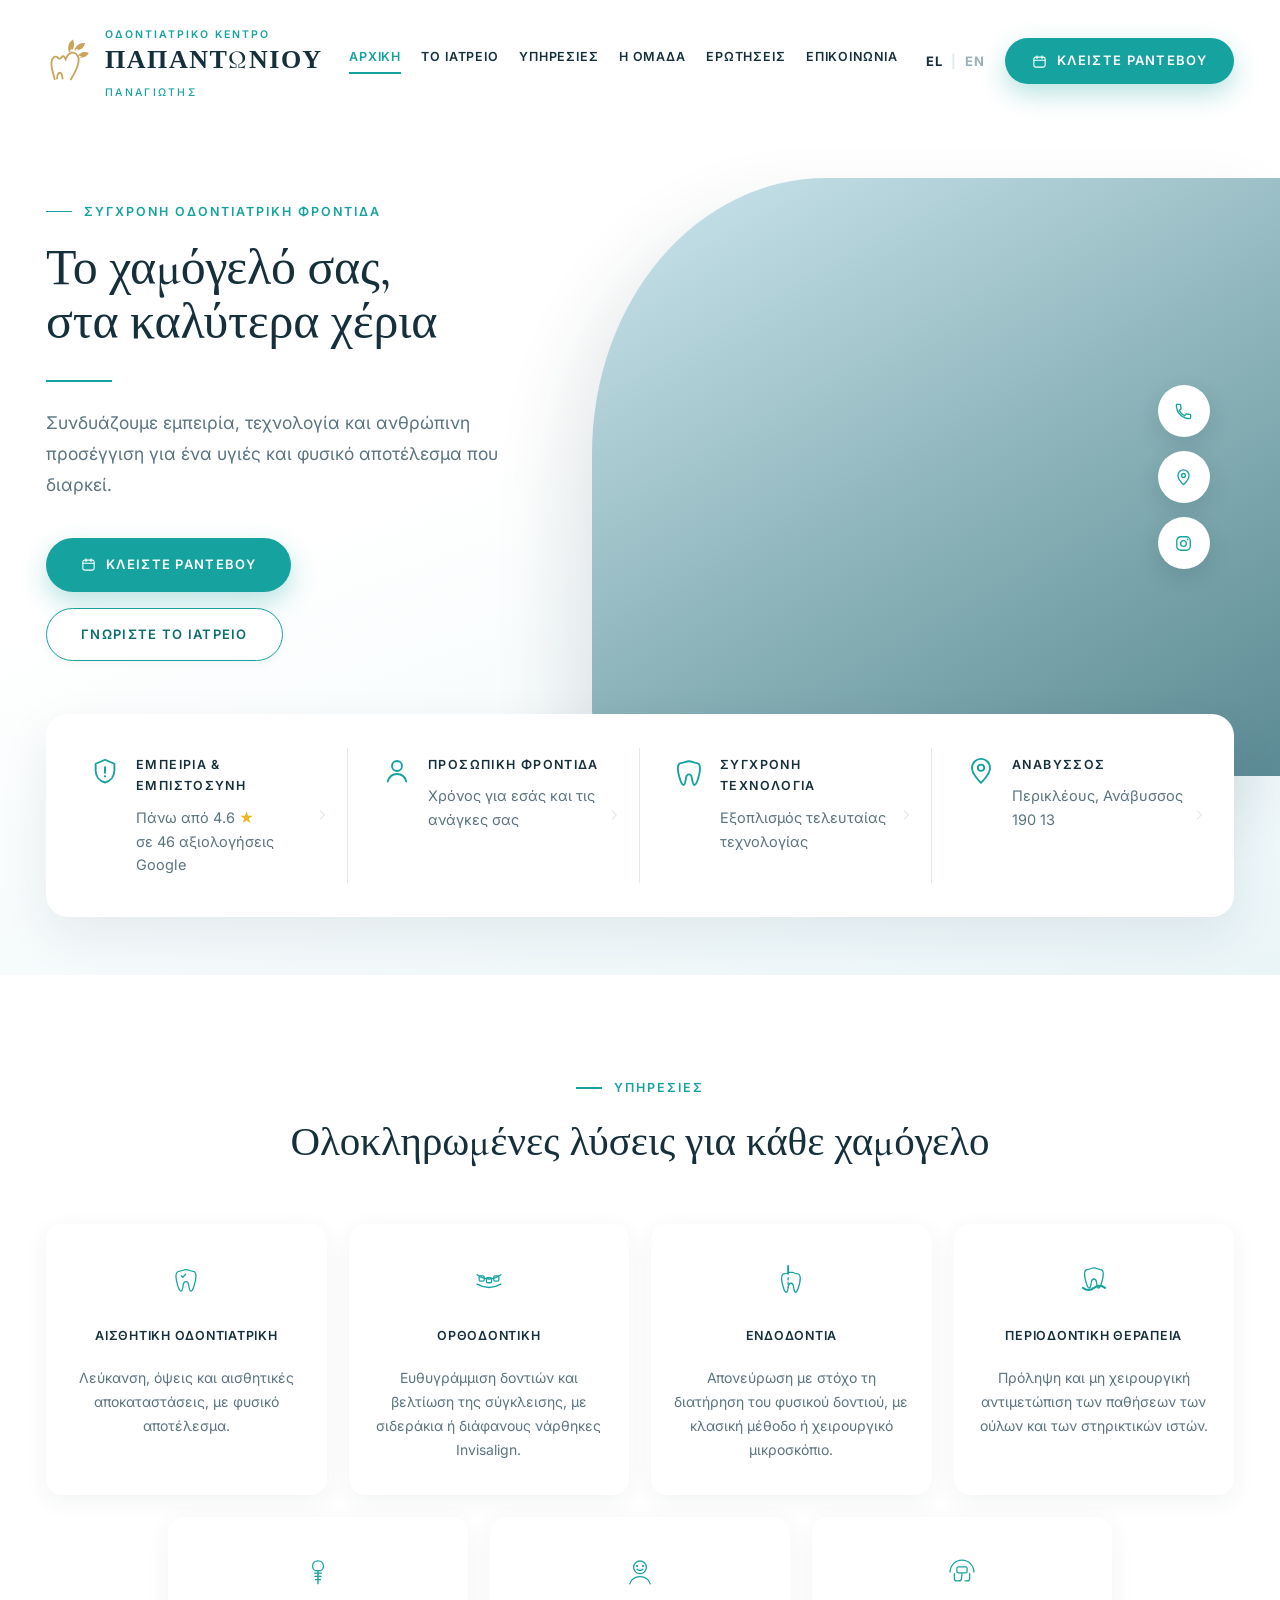
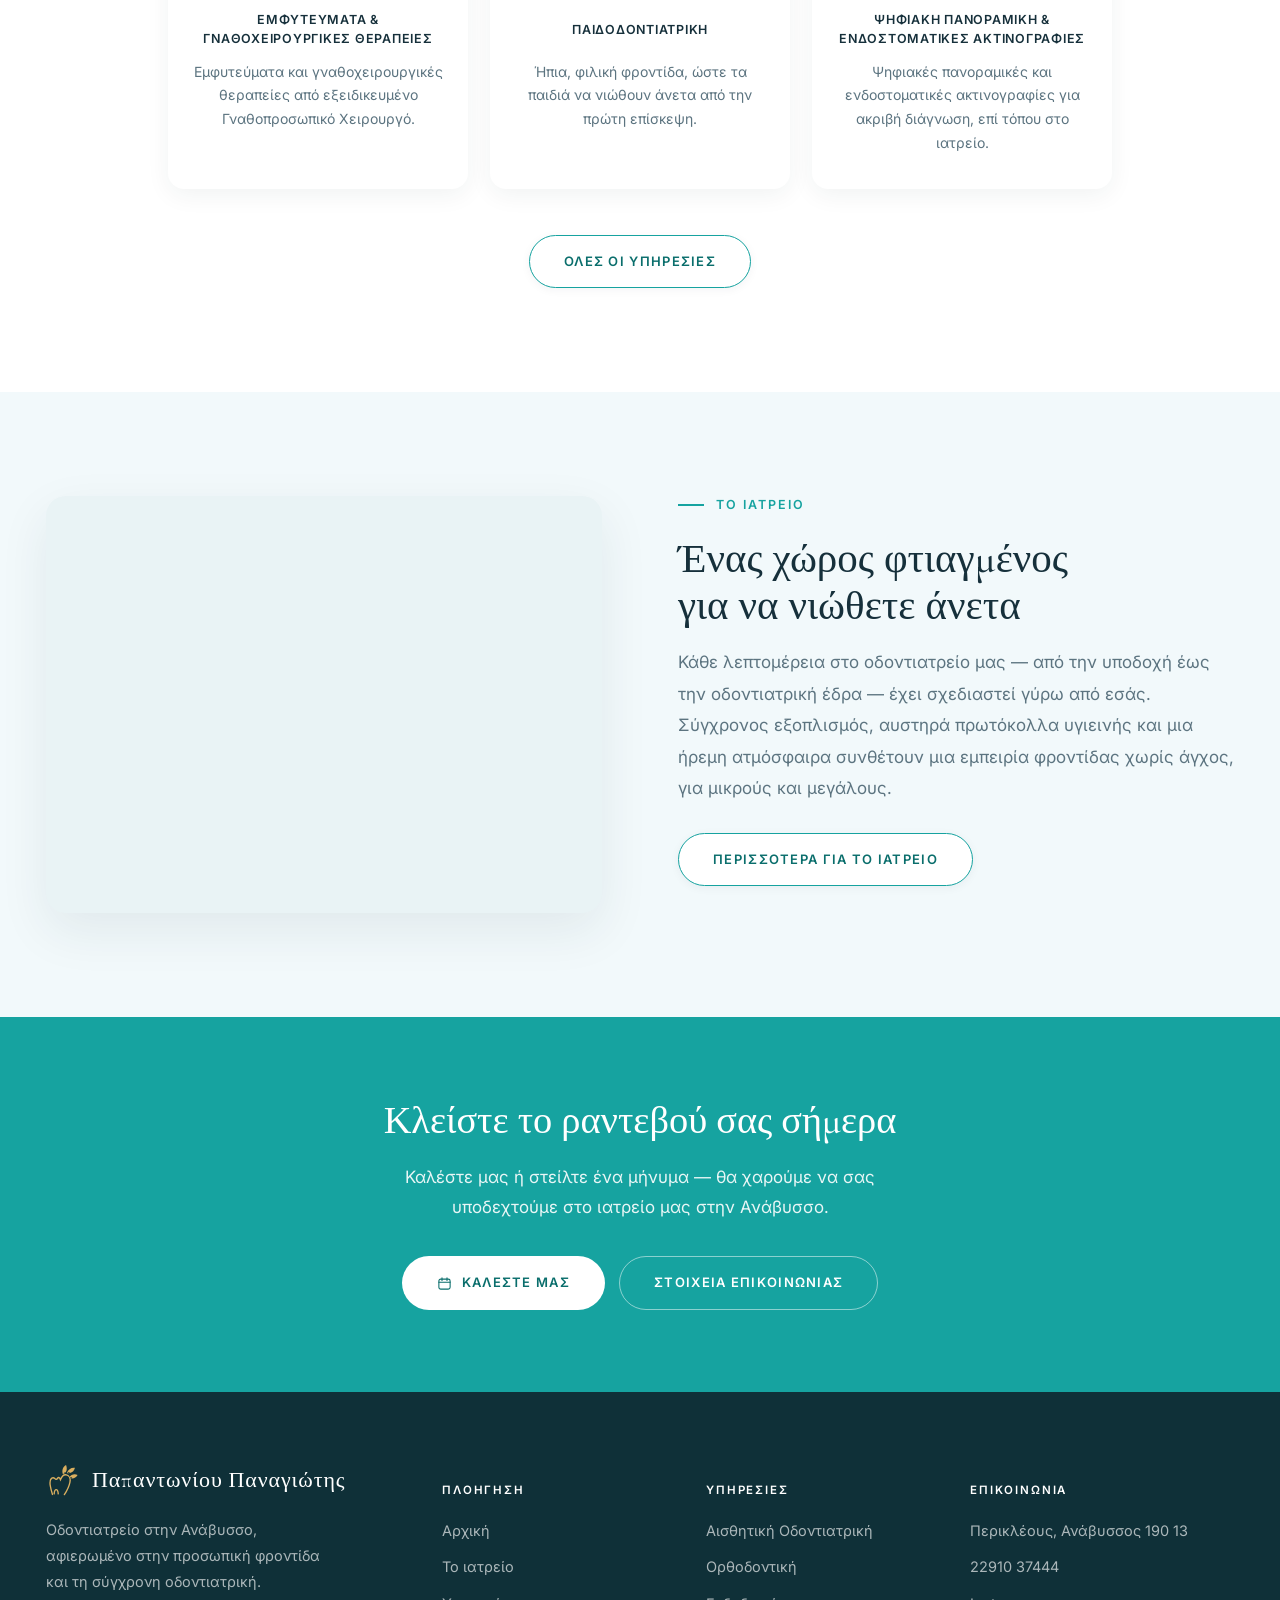
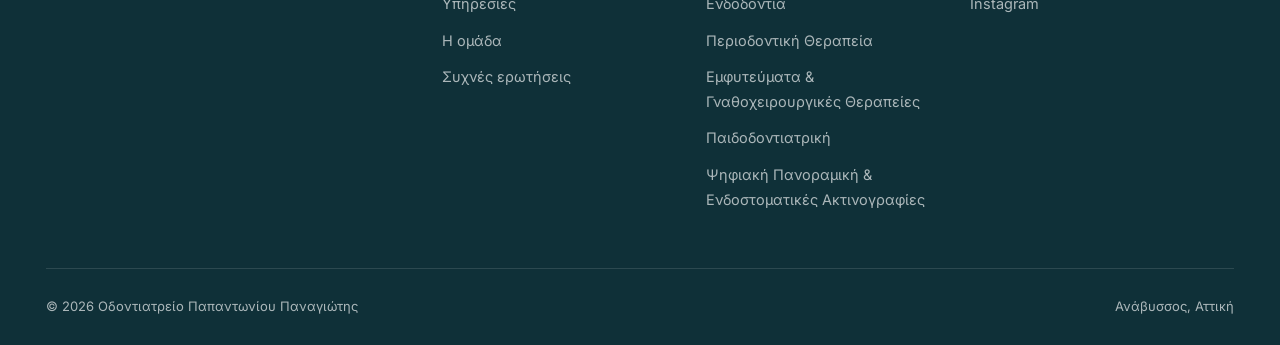
==== commit 684edd43: "Add files via upload" ====
--- a/index.html
+++ b/index.html
@@ -50,7 +50,7 @@
  {"@type":"MedicalProcedure","name":"Παιδοδοντιατρική"},
  {"@type":"MedicalProcedure","name":"Ψηφιακή Πανοραμική & Ενδοστοματικές Ακτινογραφίες"}]}
 </script>
-<link rel="stylesheet" href="styles.css?v=20260826b">
+<link rel="stylesheet" href="styles.css?v=20260826c">
 <link rel="icon" href="data:image/svg+xml,%3Csvg xmlns='http://www.w3.org/2000/svg' viewBox='0 0 200 200'%3E%3Cg stroke='%23C9A45C' stroke-width='9' fill='none' stroke-linecap='round'%3E%3Cpath d='M38 179C29 150 21 125 24 104c2-20 16-29 28-18 6 6 11 5 16-2 6-8 12-5 17 8 8-18 22-31 35-28 17 4 25 22 21 42-5 26-18 51-33 74'/%3E%3C/g%3E%3C/svg%3E">
 <link rel="icon" type="image/png" sizes="32x32" href="favicon-32.png">
 <link rel="icon" type="image/png" sizes="16x16" href="favicon-16.png">
@@ -151,14 +151,12 @@
 </section>
 
 <section class="sec-pad">
-  <div class="wrap services-inner">
-    <div class="rv">
+  <div class="wrap">
+    <div class="head rv">
       <span class="eyebrow" data-i18n="home.services.eyebrow">Υπηρεσίες</span>
       <h2><span data-i18n="home.services.h2a">Ολοκληρωμένες λύσεις</span> <span data-i18n="home.services.h2b">για κάθε χαμόγελο</span></h2>
-      <a href="ypiresies.html" class="btn btn-outline more"><span data-i18n="home.services.more">Όλες οι υπηρεσίες</span></a>
-    </div>
-    <div class="cards4" data-c="srvcards">
-      <div class="card rv">
+    </div>
+    <div class="cards4" data-c="srvcards">      <div class="card rv">
         <span class="ic"><svg width="42" height="42" viewBox="0 0 40 40" fill="none"><path d="M20 8c-3.4 0-5.5 1.8-7.6 1.8-3 0-4.9 2.4-4.9 6.1 0 5.1 1.7 10.4 3.1 14.4 1 2.5 1.7 4.5 3.2 4.5 2 0 2.2-5 3-8.6.4-2 1-3.4 3.2-3.4s2.7 1.4 3.1 3.4c.8 3.6 1 8.6 3 8.6 1.5 0 2.2-2 3.2-4.5 1.4-4 3.1-9.3 3.1-14.4 0-3.7-1.9-6.1-4.9-6.1C25.5 9.8 23.4 8 20 8Z" stroke="currentColor" stroke-width="1.6" stroke-linejoin="round"/><circle cx="27" cy="16" r="5.4" stroke="currentColor" stroke-width="1.6" fill="#fff"/><path d="M30.8 19.8 34 23" stroke="currentColor" stroke-width="1.8" stroke-linecap="round"/></svg></span>
         <h3 data-i18n="srv.1.h">Αισθητική οδοντιατρική</h3>
         <p data-i18n="srv.1.p">Λεύκανση, όψεις και αισθητικές αποκαταστάσεις, με φυσικό αποτέλεσμα.</p>
@@ -179,6 +177,7 @@
         <p data-i18n="srv.4.p">Ψηφιακή πανοραμική απεικόνιση για ακριβή διάγνωση, επί τόπου στο ιατρείο.</p>
       </div>
     </div>
+    <div class="srv-more rv"><a href="ypiresies.html" class="btn btn-outline"><span data-i18n="home.services.more">Όλες οι υπηρεσίες</span></a></div>
   </div>
 </section>
 
@@ -245,6 +244,6 @@
 <a href="tel:+302291037444" class="callbar">
   <svg width="17" height="17" viewBox="0 0 24 24" fill="none"><path d="M6.6 10.8c1.4 2.8 3.8 5.1 6.6 6.6l2.2-2.2c.3-.3.7-.4 1-.2 1.1.4 2.3.6 3.6.6.6 0 1 .4 1 1V20c0 .6-.4 1-1 1C10.6 21 3 13.4 3 4c0-.6.4-1 1-1h3.4c.6 0 1 .4 1 1 0 1.3.2 2.5.6 3.6.1.4 0 .8-.2 1L6.6 10.8Z" stroke="currentColor" stroke-width="1.8" stroke-linejoin="round"/></svg>
   <span data-i18n="cta.callnow">Καλέστε για ραντεβού</span></a>
-<script src="app.js?v=20260826b"></script>
+<script src="app.js?v=20260826c"></script>
 </body>
 </html>
--- a/styles.css
+++ b/styles.css
@@ -142,7 +142,8 @@
 
 /* ---------- sections ---------- */
 section{position:relative}
-.sec-pad{padding:120px 0}
+.sec-pad{padding:104px 0}
+.pb-tight{padding-bottom:56px}
 .bg-pale{background:var(--bg)}
 .head{max-width:700px;margin:0 auto 58px;text-align:center}
 .head .eyebrow{justify-content:center}
@@ -150,11 +151,9 @@
 .head p{margin-top:20px;font-size:17px;line-height:1.8}
 
 /* services */
-.services-inner{display:grid;grid-template-columns:minmax(0,33%) minmax(0,67%);gap:48px;align-items:center}
-.services-inner h2{font-size:clamp(30px,3.1vw,44px);line-height:1.15}
-.services-inner .eyebrow{justify-content:flex-start}
-.services-inner .more{margin-top:26px;display:inline-flex}
-.cards4{display:grid;grid-template-columns:repeat(auto-fill,minmax(198px,1fr));gap:22px}
+.cards4{display:flex;flex-wrap:wrap;justify-content:center;gap:22px}
+.cards4 > *{flex:1 1 250px;max-width:300px}
+.srv-more{text-align:center;margin-top:46px}
 .cards3{display:grid;grid-template-columns:repeat(3,1fr);gap:24px}
 a.card{display:block;color:inherit}
 .card{background:#fff;border-radius:16px;padding:38px 22px 34px;text-align:center;box-shadow:var(--shadow-soft);transition:transform .3s,box-shadow .3s}
@@ -167,7 +166,7 @@
 .cards3 .card p{font-size:14.5px}
 
 /* split */
-.split{display:grid;grid-template-columns:1fr 1fr;gap:76px;align-items:center}
+.split{display:grid;grid-template-columns:1fr 1fr;gap:76px;align-items:start}
 .split h2{font-size:clamp(30px,3.2vw,44px);line-height:1.14}
 .split p.lead{font-size:17px;line-height:1.85;margin-top:18px}
 .ticks{margin-top:32px;display:flex;flex-direction:column;gap:16px}
@@ -270,8 +269,6 @@
 }
 @media (max-width:1150px){
   .wrap,.navbar,.hero-inner,.trustwrap,.banner-in{padding-left:32px;padding-right:32px}
-  .cards4{grid-template-columns:repeat(2,1fr)}
-  .services-inner{grid-template-columns:1fr;gap:40px}
   .cards3{grid-template-columns:1fr 1fr}
 }
 @media (max-width:960px){
@@ -399,7 +396,6 @@
   .banner-in{text-align:left}
   .banner-in p{margin-left:0;margin-right:0}
   .banner .eyebrow{justify-content:flex-start}
-  .services-inner{gap:40px}
   .hero{padding-bottom:60px}
   .ticks{margin-top:28px;gap:16px}
 }
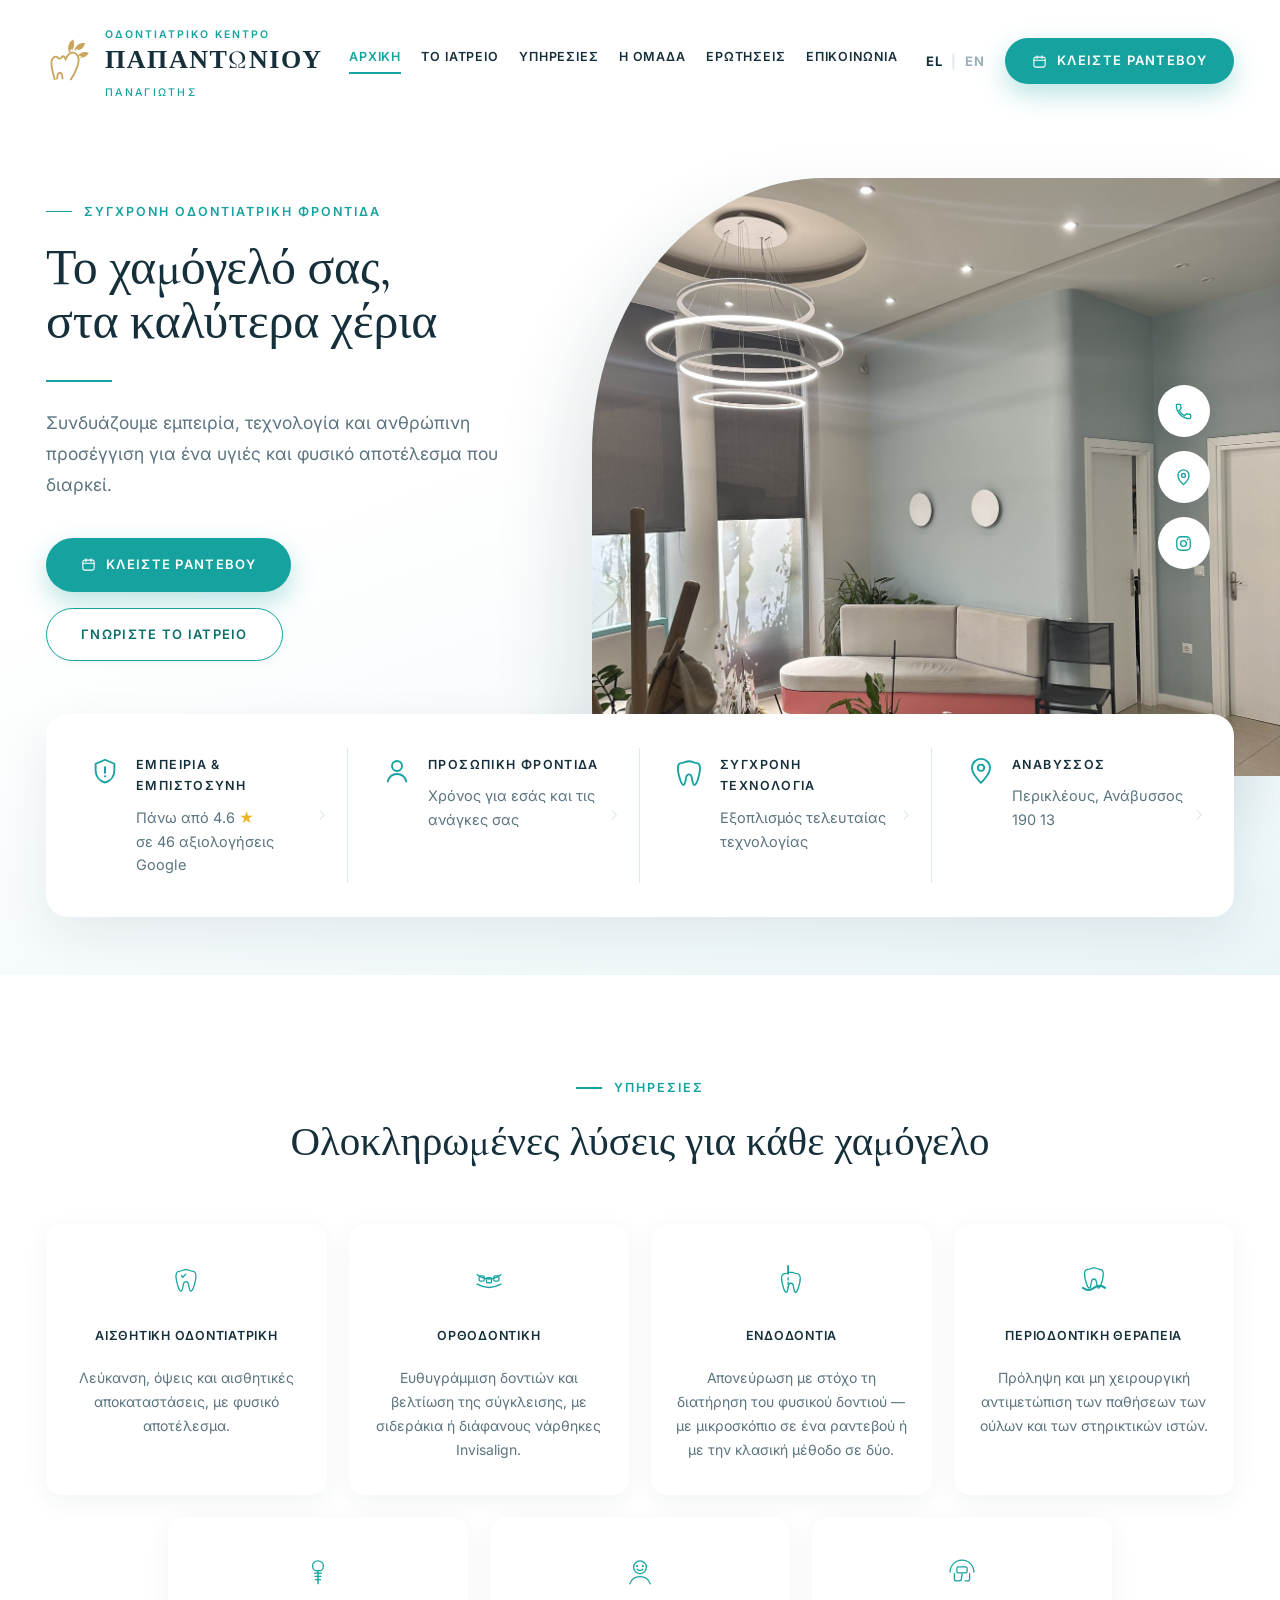
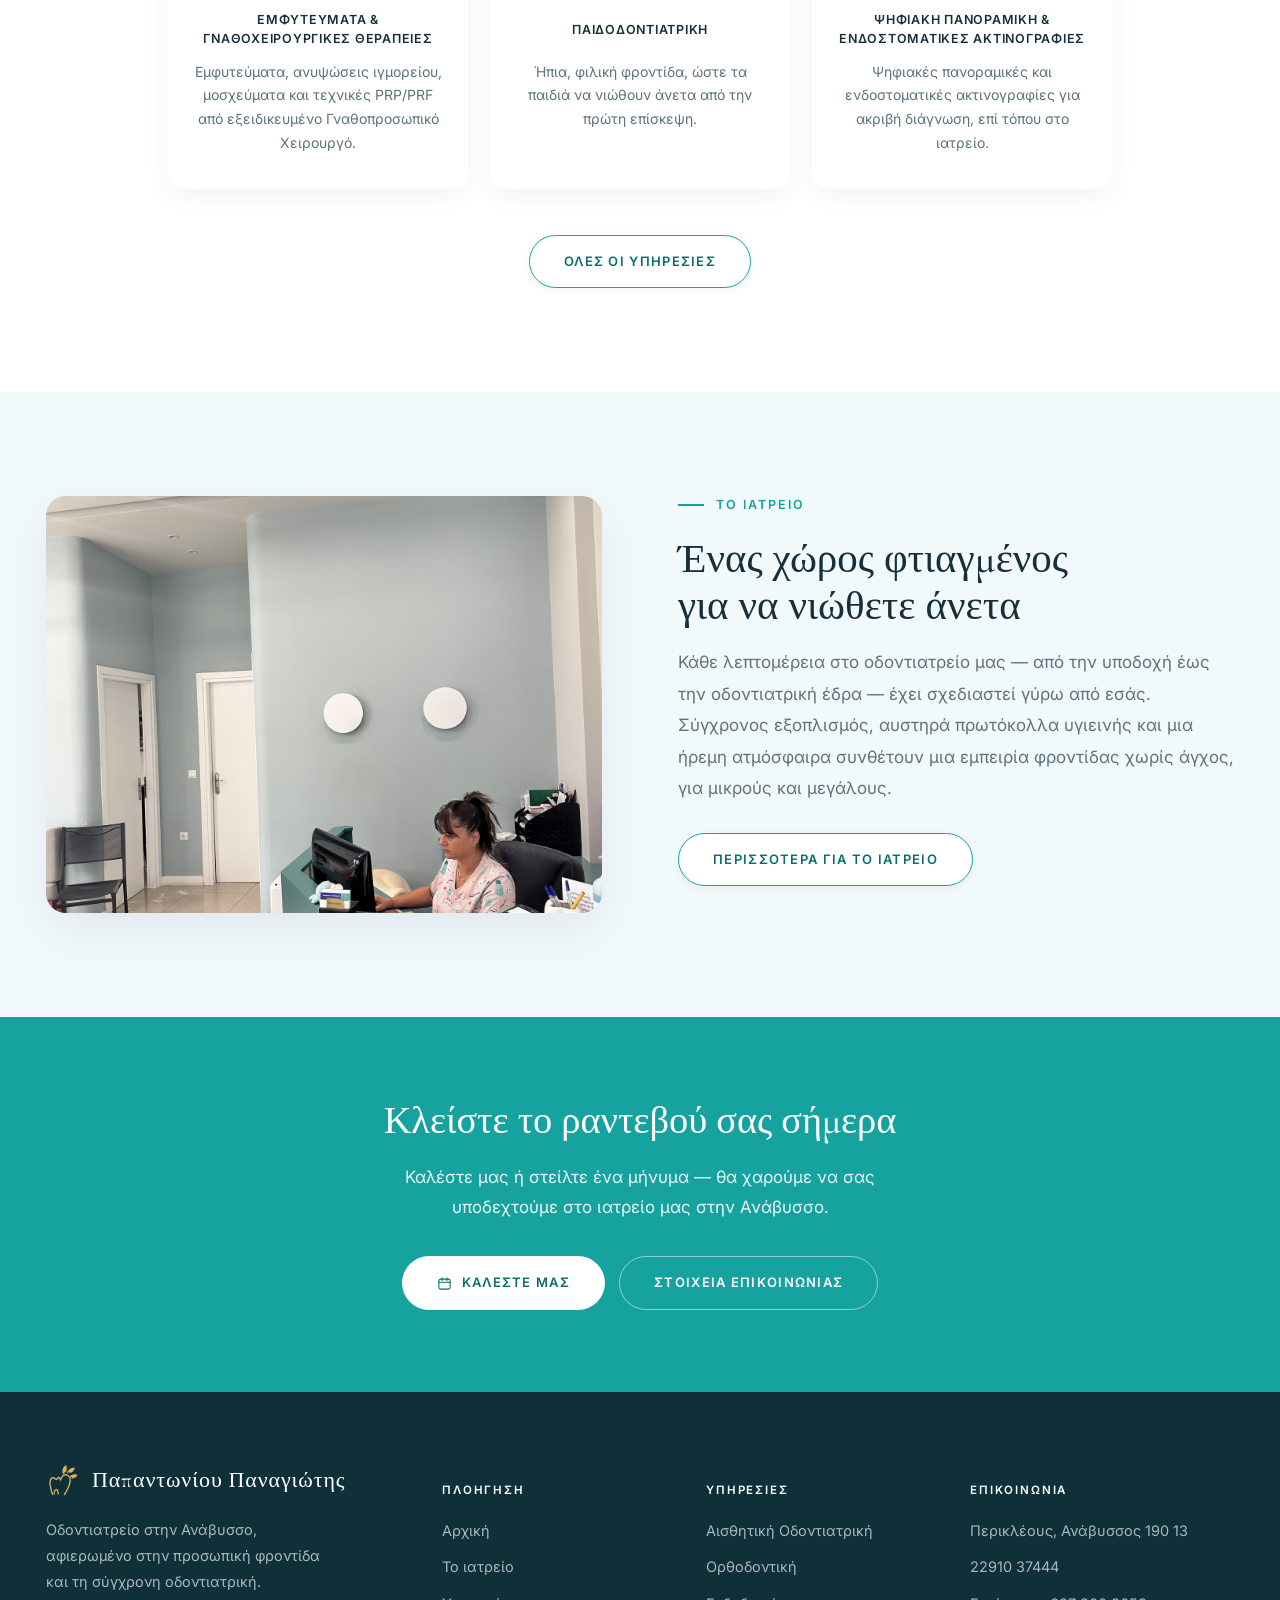
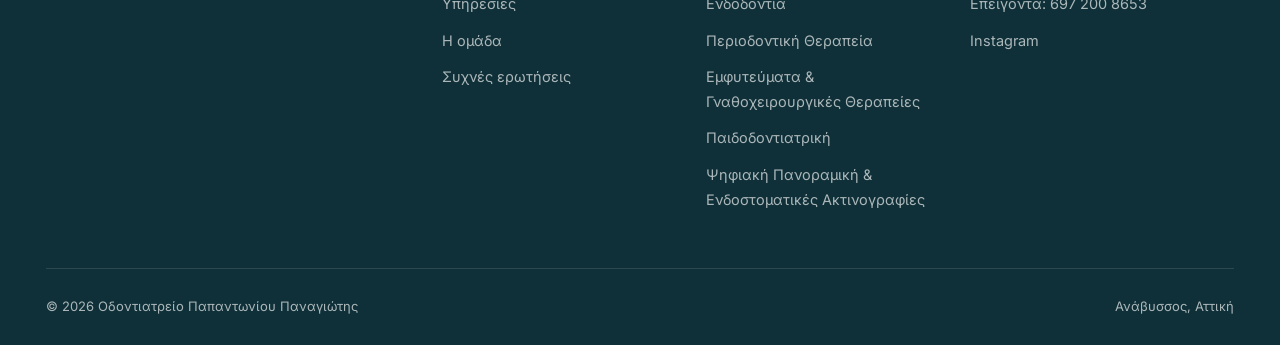
==== commit e1468f4f: "Add files via upload" ====
--- a/index.html
+++ b/index.html
@@ -8,10 +8,10 @@
 <link rel="preconnect" href="https://fonts.googleapis.com">
 <link rel="preconnect" href="https://fonts.gstatic.com" crossorigin>
 <link href="https://fonts.googleapis.com/css2?family=Cormorant+Garamond:ital,wght@0,400;0,500;0,600;1,500&family=Inter:wght@400;500;600;700&display=swap" rel="stylesheet">
-<link rel="canonical" href="https://papantonioudental.gr/index.html">
-<link rel="alternate" hreflang="el" href="https://papantonioudental.gr/index.html">
-<link rel="alternate" hreflang="en" href="https://papantonioudental.gr/index.html?lang=en">
-<link rel="alternate" hreflang="x-default" href="https://papantonioudental.gr/index.html">
+<link rel="canonical" href="https://panosdent.netlify.app/index.html">
+<link rel="alternate" hreflang="el" href="https://panosdent.netlify.app/index.html">
+<link rel="alternate" hreflang="en" href="https://panosdent.netlify.app/index.html?lang=en">
+<link rel="alternate" hreflang="x-default" href="https://panosdent.netlify.app/index.html">
 <meta name="theme-color" content="#16A3A0">
 <meta name="robots" content="index,follow">
 <meta property="og:type" content="website">
@@ -20,20 +20,24 @@
 <meta property="og:locale:alternate" content="en_GB">
 <meta property="og:title" content="Οδοντιατρείο Παπαντωνίου Παναγιώτης | Ανάβυσσος">
 <meta property="og:description" content="Οδοντιατρείο Παπαντωνίου Παναγιώτης στην Ανάβυσσο. Γενική και αισθητική οδοντιατρική, εμφυτεύματα, ορθοδοντική.">
-<meta property="og:url" content="https://papantonioudental.gr/index.html">
-<meta property="og:image" content="https://papantonioudental.gr/images/03_reception_waiting.jpg">
+<meta property="og:url" content="https://panosdent.netlify.app/index.html">
+<meta property="og:image" content="https://panosdent.netlify.app/og-image.jpg">
+<meta property="og:image:secure_url" content="https://panosdent.netlify.app/og-image.jpg">
+<meta property="og:image:type" content="image/jpeg">
+<meta property="og:image:width" content="1200">
+<meta property="og:image:height" content="630">
 <meta property="og:image:alt" content="Οδοντιατρικό Κέντρο Παπαντωνίου, Ανάβυσσος">
 <meta name="twitter:card" content="summary_large_image">
 <meta name="twitter:title" content="Οδοντιατρείο Παπαντωνίου Παναγιώτης | Ανάβυσσος">
 <meta name="twitter:description" content="Οδοντιατρείο Παπαντωνίου Παναγιώτης στην Ανάβυσσο. Γενική και αισθητική οδοντιατρική, εμφυτεύματα, ορθοδοντική.">
-<meta name="twitter:image" content="https://papantonioudental.gr/images/03_reception_waiting.jpg">
+<meta name="twitter:image" content="https://panosdent.netlify.app/og-image.jpg">
 <link rel="preload" as="image" href="images/03_reception_waiting.jpg" fetchpriority="high">
 <script type="application/ld+json">
 {"@context":"https://schema.org","@type":"Dentist",
 "name":"Οδοντιατρικό Κέντρο Παπαντωνίου",
 "alternateName":"Papantoniou Dental Centre",
-"url":"https://papantonioudental.gr/","image":"https://papantonioudental.gr/images/01_exterior_clinic.jpg",
-"logo":"https://papantonioudental.gr/images/02_entrance_branding.jpg",
+"url":"https://panosdent.netlify.app/","image":"https://panosdent.netlify.app/images/01_exterior_clinic.jpg",
+"logo":"https://panosdent.netlify.app/images/02_entrance_branding.jpg",
 "telephone":"+302291037444","priceRange":"€€",
 "address":{"@type":"PostalAddress","streetAddress":"Περικλέους","addressLocality":"Ανάβυσσος","addressRegion":"Αττική","postalCode":"19013","addressCountry":"GR"},
 "geo":{"@type":"GeoCoordinates","latitude":37.7375018,"longitude":23.9472415},
@@ -50,7 +54,7 @@
  {"@type":"MedicalProcedure","name":"Παιδοδοντιατρική"},
  {"@type":"MedicalProcedure","name":"Ψηφιακή Πανοραμική & Ενδοστοματικές Ακτινογραφίες"}]}
 </script>
-<link rel="stylesheet" href="styles.css?v=20260826c">
+<link rel="stylesheet" href="styles.css?v=20260901">
 <link rel="icon" href="data:image/svg+xml,%3Csvg xmlns='http://www.w3.org/2000/svg' viewBox='0 0 200 200'%3E%3Cg stroke='%23C9A45C' stroke-width='9' fill='none' stroke-linecap='round'%3E%3Cpath d='M38 179C29 150 21 125 24 104c2-20 16-29 28-18 6 6 11 5 16-2 6-8 12-5 17 8 8-18 22-31 35-28 17 4 25 22 21 42-5 26-18 51-33 74'/%3E%3C/g%3E%3C/svg%3E">
 <link rel="icon" type="image/png" sizes="32x32" href="favicon-32.png">
 <link rel="icon" type="image/png" sizes="16x16" href="favicon-16.png">
@@ -232,6 +236,7 @@
       <div><h5 data-i18n="ft.contact">Επικοινωνία</h5><ul>
         <li data-i18n="trust.4.p">Περικλέους, Ανάβυσσος 190 13</li>
         <li><a href="tel:+302291037444" data-c="phone">22910 37444</a></li>
+        <li><a href="tel:+306972008653" data-c="emergencyTel"><span data-i18n="ft.emergency">Επείγοντα</span>: <span data-c="emergency">697 200 8653</span></a></li>
         <li><a href="https://www.instagram.com/papantonioudentalclinic" data-c="instagram" target="_blank" rel="noopener">Instagram</a></li></ul></div>
     </div>
     <div class="fbot">
@@ -244,6 +249,6 @@
 <a href="tel:+302291037444" class="callbar">
   <svg width="17" height="17" viewBox="0 0 24 24" fill="none"><path d="M6.6 10.8c1.4 2.8 3.8 5.1 6.6 6.6l2.2-2.2c.3-.3.7-.4 1-.2 1.1.4 2.3.6 3.6.6.6 0 1 .4 1 1V20c0 .6-.4 1-1 1C10.6 21 3 13.4 3 4c0-.6.4-1 1-1h3.4c.6 0 1 .4 1 1 0 1.3.2 2.5.6 3.6.1.4 0 .8-.2 1L6.6 10.8Z" stroke="currentColor" stroke-width="1.8" stroke-linejoin="round"/></svg>
   <span data-i18n="cta.callnow">Καλέστε για ραντεβού</span></a>
-<script src="app.js?v=20260826c"></script>
+<script src="app.js?v=20260901"></script>
 </body>
 </html>
--- a/styles.css
+++ b/styles.css
@@ -179,7 +179,7 @@
 .gal{display:grid;grid-template-columns:repeat(4,1fr);grid-auto-rows:190px;gap:16px}
 .gal a{position:relative;overflow:hidden;border-radius:16px;background:#E4EFF1;box-shadow:var(--shadow-soft);display:block}
 .gal a:nth-child(1){grid-column:span 2;grid-row:span 2}
-.gal a:nth-child(8){grid-column:span 2}
+.gal a:nth-child(10){grid-column:span 2}
 .gal img{width:100%;height:100%;object-fit:cover;transition:transform .5s ease;color:transparent;font-size:0}
 .gal a:hover img{transform:scale(1.05)}
 
@@ -400,13 +400,20 @@
   .ticks{margin-top:28px;gap:16px}
 }
 
+.cnote{font-size:13.5px;color:var(--ink-soft);margin-top:4px;line-height:1.5}
+
 /* ============ team ============ */
 .team-grid{display:grid;grid-template-columns:repeat(3,1fr);gap:30px}
 .member{background:#fff;border:1px solid var(--line);border-radius:16px;overflow:hidden;
   box-shadow:var(--shadow-soft);transition:transform .3s,box-shadow .3s}
 .member:hover{transform:translateY(-5px);box-shadow:var(--shadow-card)}
-.member-photo{aspect-ratio:4/5;background:var(--bg);display:flex;align-items:center;justify-content:center;overflow:hidden}
-.member-photo img{width:100%;height:100%;object-fit:cover;object-position:center top}
+.member-photo{aspect-ratio:4/5;background:linear-gradient(180deg,#F3F8FA,#D6E2E7);display:flex;
+  align-items:center;justify-content:center;overflow:hidden}
+.member-photo picture{display:contents}
+/* The portraits are produced to one specification (tools/standardise_portrait.py):
+   1000x1250, one background, the same head size and eye line. The frame matches
+   that ratio exactly, so the browser never has to crop or stretch a face. */
+.member-photo img{width:100%;height:100%;object-fit:cover;object-position:center center;display:block}
 .member-ph{color:var(--teal);opacity:.35;display:flex}
 .member-name{font-family:'Cormorant Garamond',serif;font-size:24px;font-weight:600;color:var(--ink);
   margin:24px 26px 0;line-height:1.25}
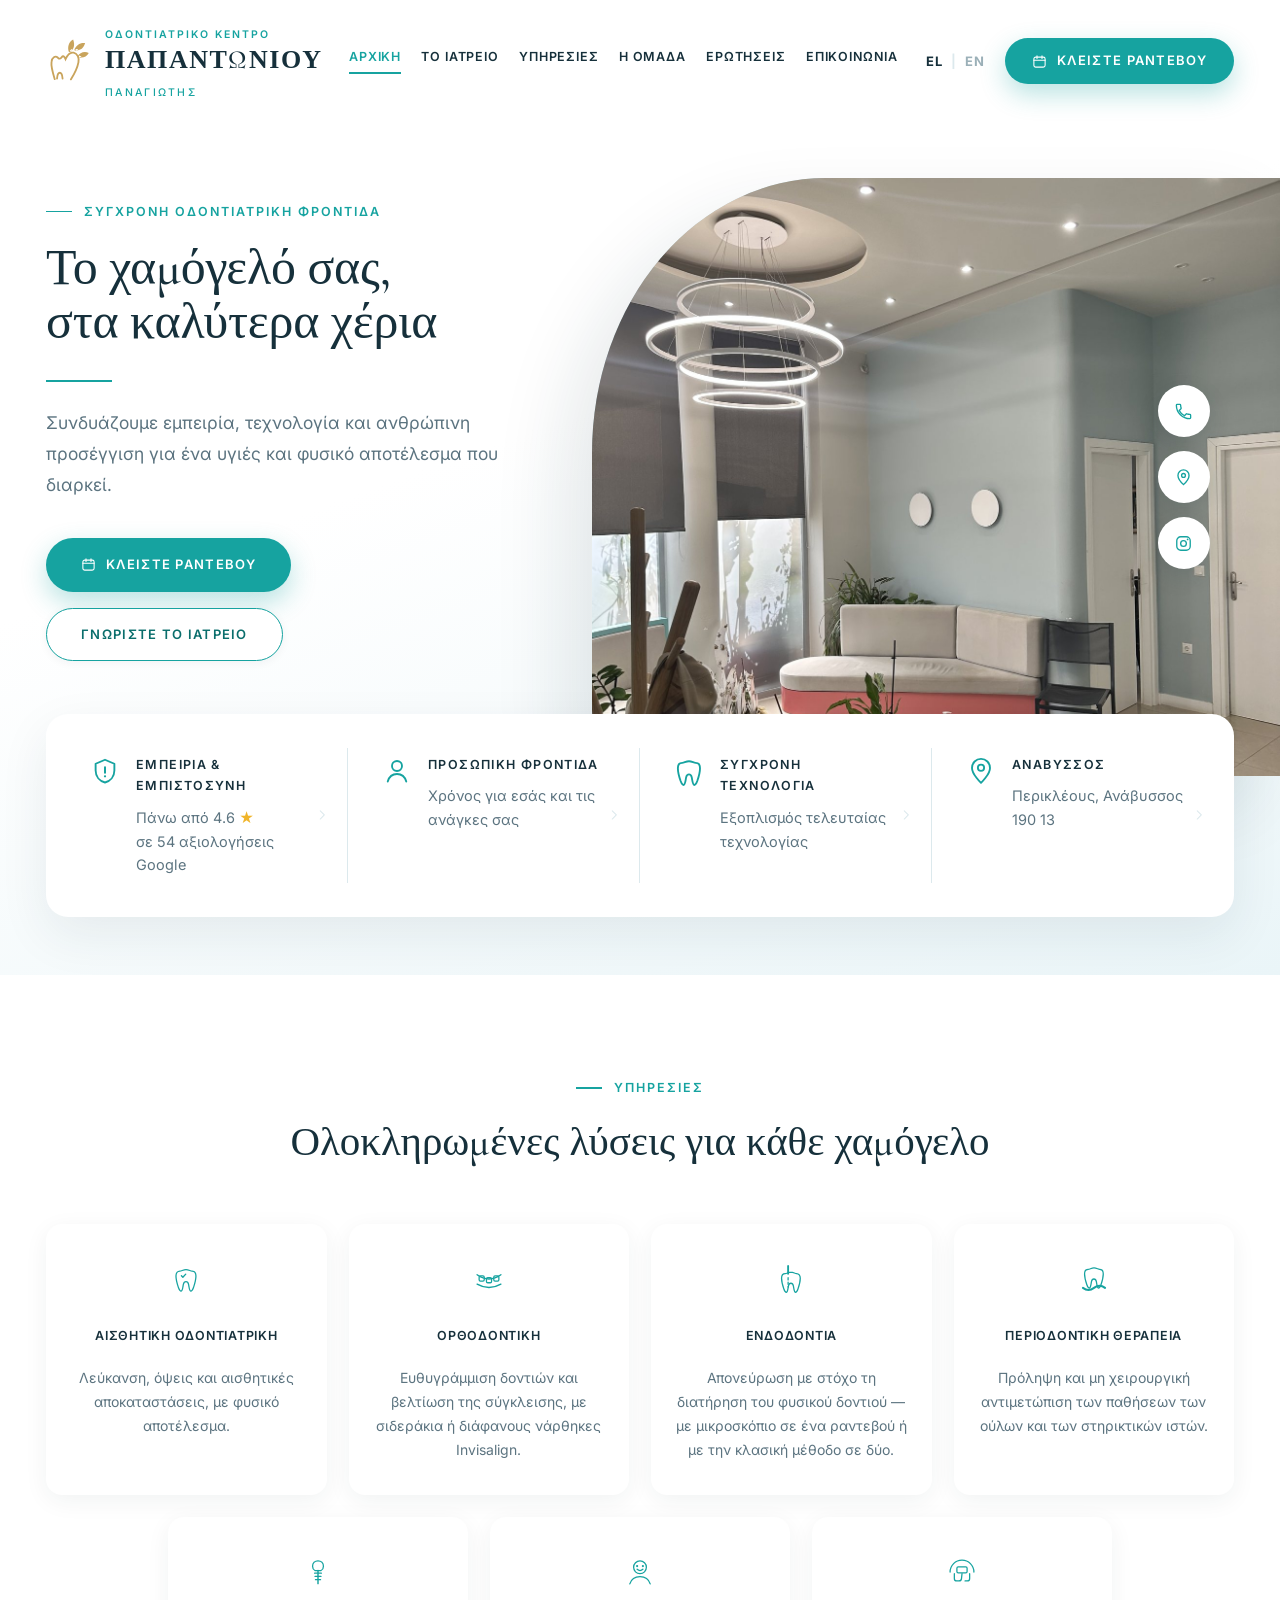
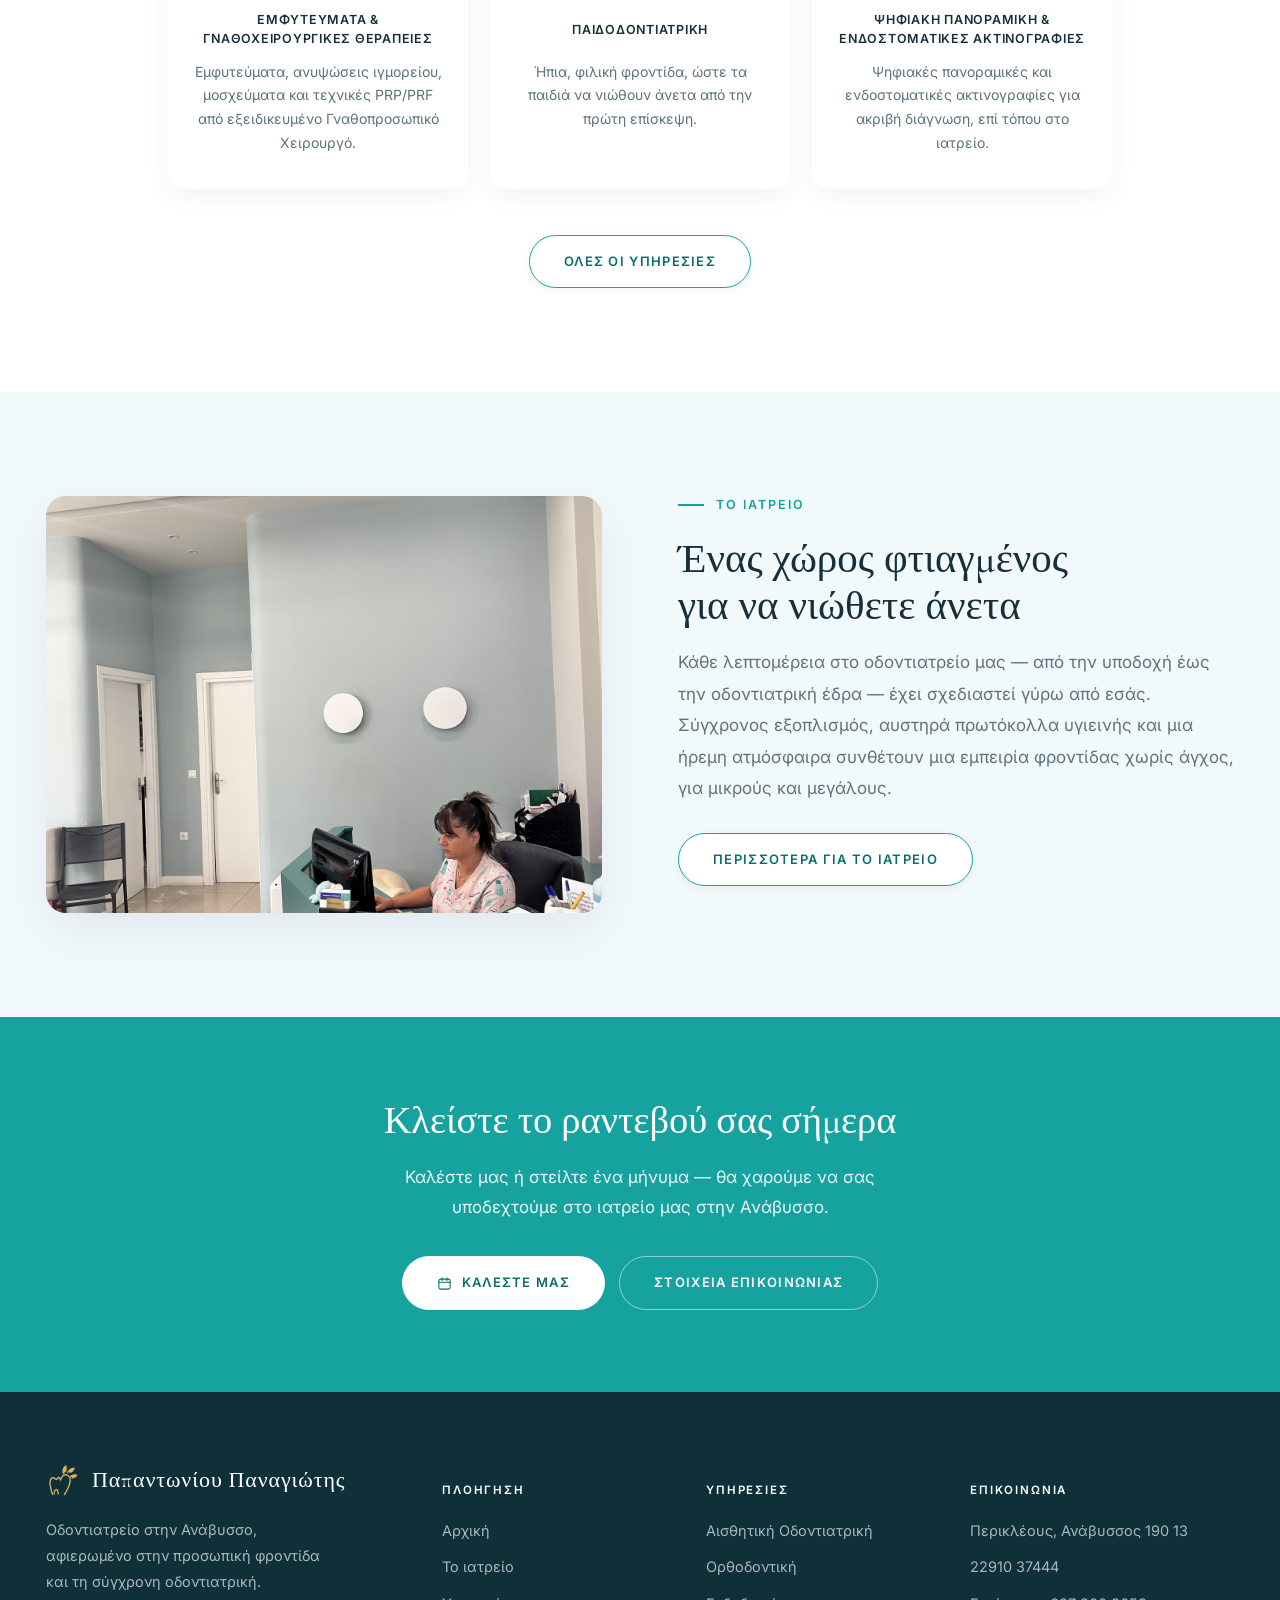
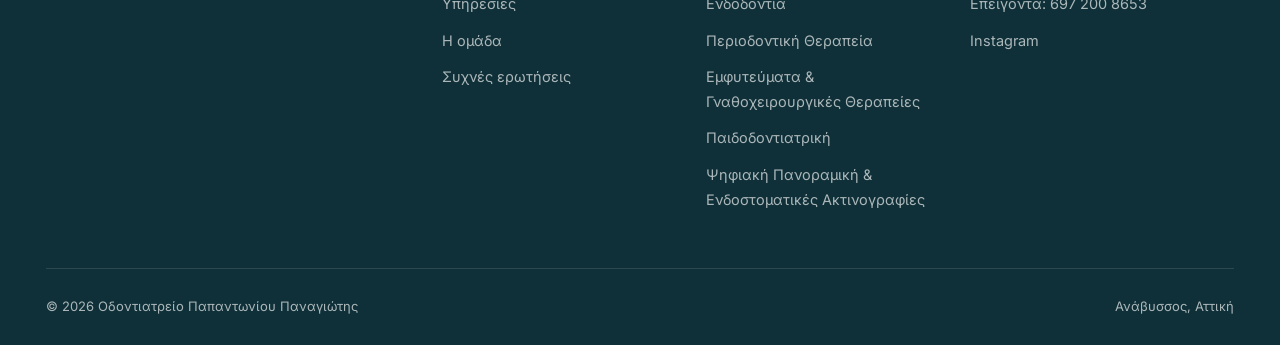
==== commit d02f063c: "Add files via upload" ====
--- a/index.html
+++ b/index.html
@@ -42,7 +42,7 @@
 "address":{"@type":"PostalAddress","streetAddress":"Περικλέους","addressLocality":"Ανάβυσσος","addressRegion":"Αττική","postalCode":"19013","addressCountry":"GR"},
 "geo":{"@type":"GeoCoordinates","latitude":37.7375018,"longitude":23.9472415},
 "hasMap":"https://www.google.com/maps/search/?api=1&query=37.7375018,23.9472415",
-"aggregateRating":{"@type":"AggregateRating","ratingValue":"4.6","reviewCount":"46","bestRating":"5"},
+"aggregateRating":{"@type":"AggregateRating","ratingValue":"4.6","reviewCount":"54","bestRating":"5"},
 "openingHoursSpecification":[{"@type":"OpeningHoursSpecification","dayOfWeek":["Monday","Tuesday","Wednesday","Thursday","Friday","Saturday"],"opens":"08:30","closes":"13:30"}],
 "sameAs":["https://www.instagram.com/papantonioudentalclinic"],
 "availableService":[
@@ -54,7 +54,7 @@
  {"@type":"MedicalProcedure","name":"Παιδοδοντιατρική"},
  {"@type":"MedicalProcedure","name":"Ψηφιακή Πανοραμική & Ενδοστοματικές Ακτινογραφίες"}]}
 </script>
-<link rel="stylesheet" href="styles.css?v=20260901">
+<link rel="stylesheet" href="styles.css?v=20260901c">
 <link rel="icon" href="data:image/svg+xml,%3Csvg xmlns='http://www.w3.org/2000/svg' viewBox='0 0 200 200'%3E%3Cg stroke='%23C9A45C' stroke-width='9' fill='none' stroke-linecap='round'%3E%3Cpath d='M38 179C29 150 21 125 24 104c2-20 16-29 28-18 6 6 11 5 16-2 6-8 12-5 17 8 8-18 22-31 35-28 17 4 25 22 21 42-5 26-18 51-33 74'/%3E%3C/g%3E%3C/svg%3E">
 <link rel="icon" type="image/png" sizes="32x32" href="favicon-32.png">
 <link rel="icon" type="image/png" sizes="16x16" href="favicon-16.png">
@@ -122,7 +122,7 @@
       </div>
       <div class="dock">
         <a href="tel:+302291037444" aria-label="Τηλέφωνο" data-i18n-aria="ct.phone"><svg width="19" height="19" viewBox="0 0 24 24" fill="none"><path d="M6.6 10.8c1.4 2.8 3.8 5.1 6.6 6.6l2.2-2.2c.3-.3.7-.4 1-.2 1.1.4 2.3.6 3.6.6.6 0 1 .4 1 1V20c0 .6-.4 1-1 1C10.6 21 3 13.4 3 4c0-.6.4-1 1-1h3.4c.6 0 1 .4 1 1 0 1.3.2 2.5.6 3.6.1.4 0 .8-.2 1L6.6 10.8Z" stroke="currentColor" stroke-width="1.7" stroke-linejoin="round"/></svg></a>
-        <a href="https://www.google.com/maps/search/?api=1&query=37.7375018,23.9472415" target="_blank" rel="noopener" aria-label="Τοποθεσία" data-i18n-aria="ct.address"><svg width="19" height="19" viewBox="0 0 24 24" fill="none"><path d="M12 21s7-6.6 7-11.6A7 7 0 0 0 5 9.4C5 14.4 12 21 12 21Z" stroke="currentColor" stroke-width="1.7"/><circle cx="12" cy="9.4" r="2.4" stroke="currentColor" stroke-width="1.7"/></svg></a>
+        <a href="https://share.google/QjuTqP0IV1b8c2hEz" data-c="place" target="_blank" rel="noopener" aria-label="Τοποθεσία" data-i18n-aria="ct.address"><svg width="19" height="19" viewBox="0 0 24 24" fill="none"><path d="M12 21s7-6.6 7-11.6A7 7 0 0 0 5 9.4C5 14.4 12 21 12 21Z" stroke="currentColor" stroke-width="1.7"/><circle cx="12" cy="9.4" r="2.4" stroke="currentColor" stroke-width="1.7"/></svg></a>
         <a href="https://www.instagram.com/papantonioudentalclinic" data-c="instagram" target="_blank" rel="noopener" aria-label="Instagram"><svg width="19" height="19" viewBox="0 0 24 24" fill="none"><rect x="3.5" y="3.5" width="17" height="17" rx="5" stroke="currentColor" stroke-width="1.7"/><circle cx="12" cy="12" r="3.6" stroke="currentColor" stroke-width="1.7"/><circle cx="17.2" cy="6.8" r="1.1" fill="currentColor"/></svg></a>
       </div>
     </div>
@@ -130,9 +130,9 @@
 
   <div class="trustwrap rv">
     <div class="trust">
-      <a class="tcell" href="https://www.google.com/maps/search/?api=1&query=37.7375018,23.9472415" target="_blank" rel="noopener" data-c="reviews">
+      <a class="tcell" href="https://share.google/QjuTqP0IV1b8c2hEz" target="_blank" rel="noopener" data-c="reviews">
         <span class="ic"><svg width="30" height="30" viewBox="0 0 24 24" fill="none"><path d="M12 3l7.5 3.2v5.4c0 4.7-3.1 8.4-7.5 9.6-4.4-1.2-7.5-4.9-7.5-9.6V6.2L12 3Z" stroke="currentColor" stroke-width="1.5" stroke-linejoin="round"/><path d="M12 9v4.4" stroke="currentColor" stroke-width="1.6" stroke-linecap="round"/><circle cx="12" cy="16.2" r=".9" fill="currentColor"/></svg></span>
-        <div><h3 data-i18n="trust.1.h">Εμπειρία &amp; εμπιστοσύνη</h3><p><span data-i18n="trust.1.p1">Πάνω από 4.6</span> <span class="star">★</span><br><span data-i18n="trust.1.p2">σε 46 αξιολογήσεις Google</span></p></div>
+        <div><h3 data-i18n="trust.1.h">Εμπειρία &amp; εμπιστοσύνη</h3><p><span data-i18n="trust.1.p1">Πάνω από 4.6</span> <span class="star">★</span><br><span data-i18n="trust.1.p2">σε 54 αξιολογήσεις Google</span></p></div>
         <span class="tcell-go" aria-hidden="true"><svg width="14" height="14" viewBox="0 0 24 24" fill="none"><path d="m9 5 7 7-7 7" stroke="currentColor" stroke-width="1.8" stroke-linecap="round" stroke-linejoin="round"/></svg></span>
       </a>
       <a class="tcell" href="epikoinonia.html">
@@ -249,6 +249,6 @@
 <a href="tel:+302291037444" class="callbar">
   <svg width="17" height="17" viewBox="0 0 24 24" fill="none"><path d="M6.6 10.8c1.4 2.8 3.8 5.1 6.6 6.6l2.2-2.2c.3-.3.7-.4 1-.2 1.1.4 2.3.6 3.6.6.6 0 1 .4 1 1V20c0 .6-.4 1-1 1C10.6 21 3 13.4 3 4c0-.6.4-1 1-1h3.4c.6 0 1 .4 1 1 0 1.3.2 2.5.6 3.6.1.4 0 .8-.2 1L6.6 10.8Z" stroke="currentColor" stroke-width="1.8" stroke-linejoin="round"/></svg>
   <span data-i18n="cta.callnow">Καλέστε για ραντεβού</span></a>
-<script src="app.js?v=20260901"></script>
+<script src="app.js?v=20260901c"></script>
 </body>
 </html>
--- a/styles.css
+++ b/styles.css
@@ -143,6 +143,14 @@
 /* ---------- sections ---------- */
 section{position:relative}
 .sec-pad{padding:104px 0}
+/* A section that opens straight under a page banner does not need the banner's
+   own bottom space repeated on top of it. */
+.banner + .sec-pad{padding-top:60px}
+/* Two sections on the same ground read as one run of the page, so they share a
+   single gap instead of stacking one section's bottom onto the next one's top.
+   Where the ground changes (.bg-pale) the full padding stays, because there the
+   space is what separates the two colours. */
+.sec-pad:not(.bg-pale) + .sec-pad:not(.bg-pale){padding-top:0}
 .pb-tight{padding-bottom:56px}
 .bg-pale{background:var(--bg)}
 .head{max-width:700px;margin:0 auto 58px;text-align:center}
@@ -292,6 +300,7 @@
   .tcell:nth-child(2n){border-right:none}
   .tcell:nth-child(n+3){border-bottom:none}
   .sec-pad{padding:84px 0}
+  .banner + .sec-pad{padding-top:52px}
   .gal{grid-template-columns:repeat(2,1fr);grid-auto-rows:150px}
   .gal a:nth-child(1){grid-column:span 2;grid-row:span 1}
   .gal a:nth-child(8){grid-column:span 2}
@@ -311,6 +320,7 @@
   .cbox{padding:30px 22px}
   .frow{grid-template-columns:1fr}
   .sec-pad{padding:68px 0}
+  .banner + .sec-pad{padding-top:44px}
   .trustwrap{margin-top:-40px}
   .banner{padding:44px 0 52px}
   .cta{padding:64px 0}
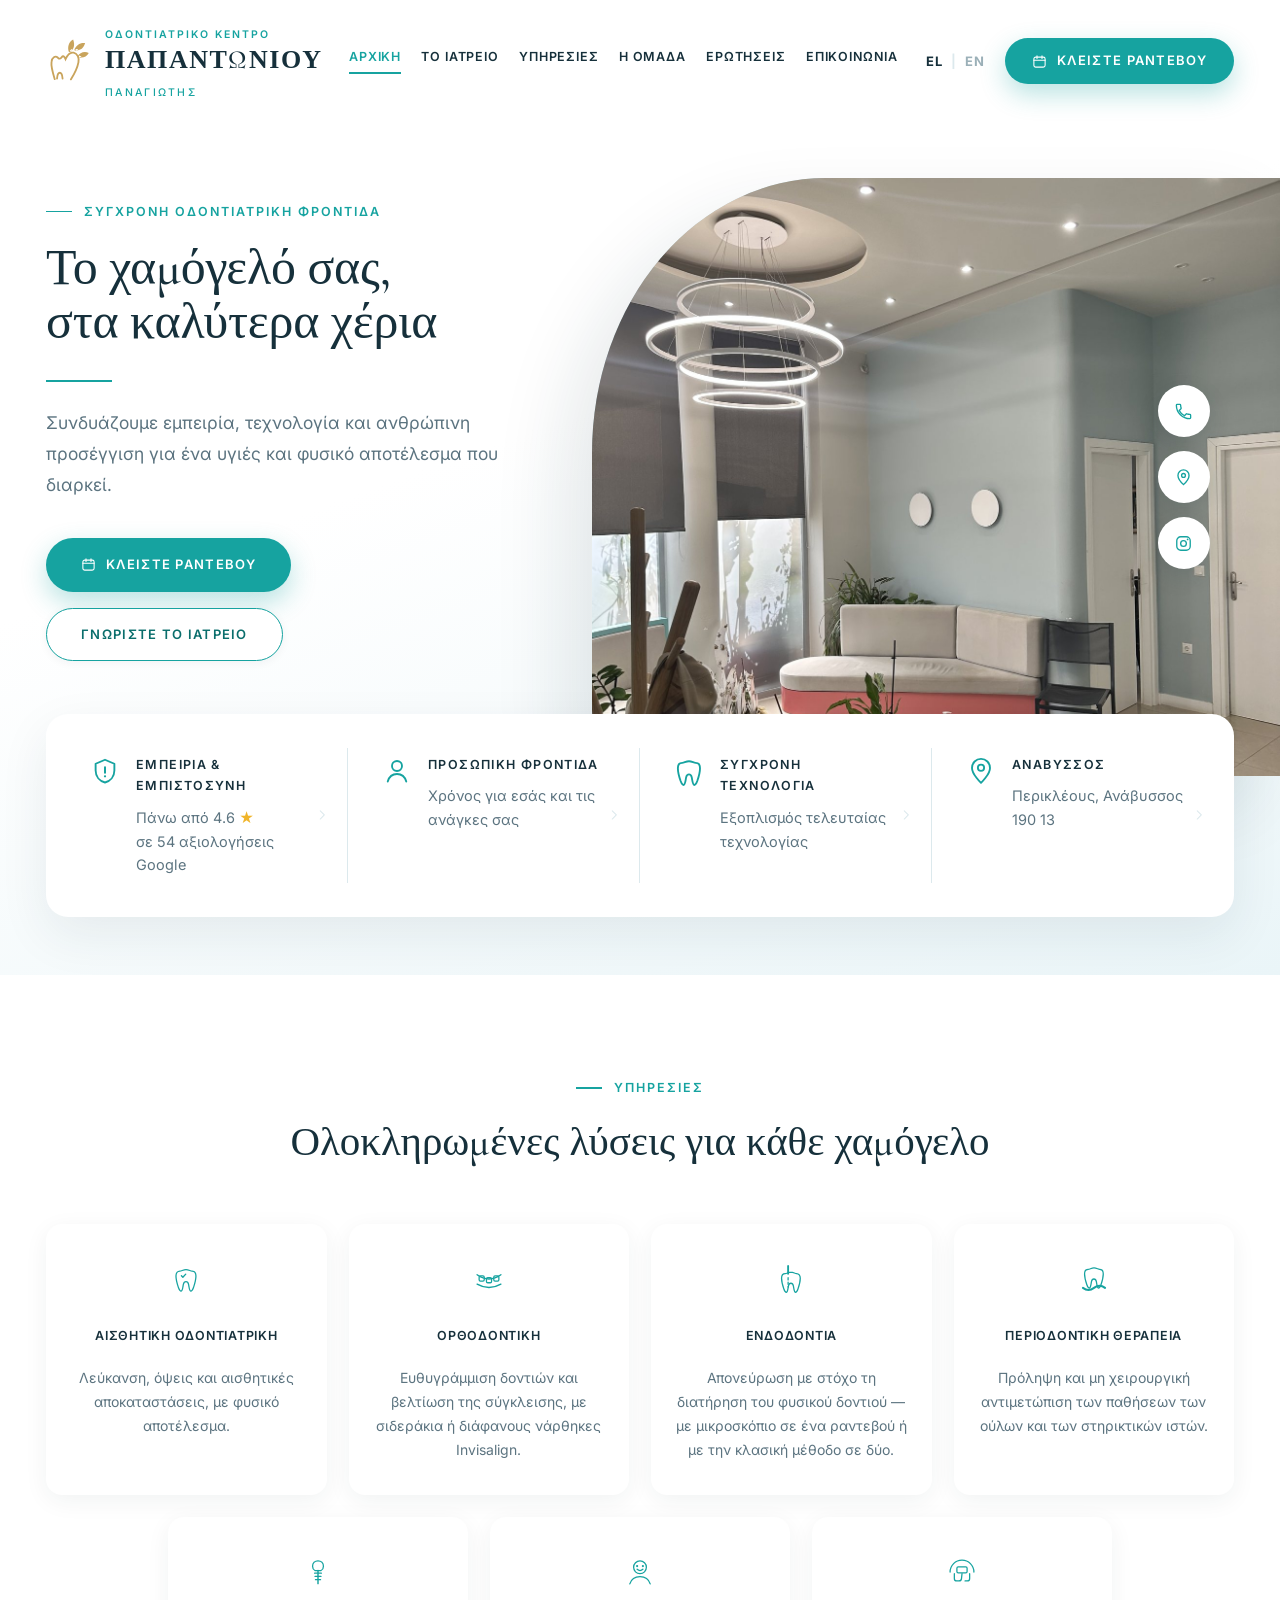
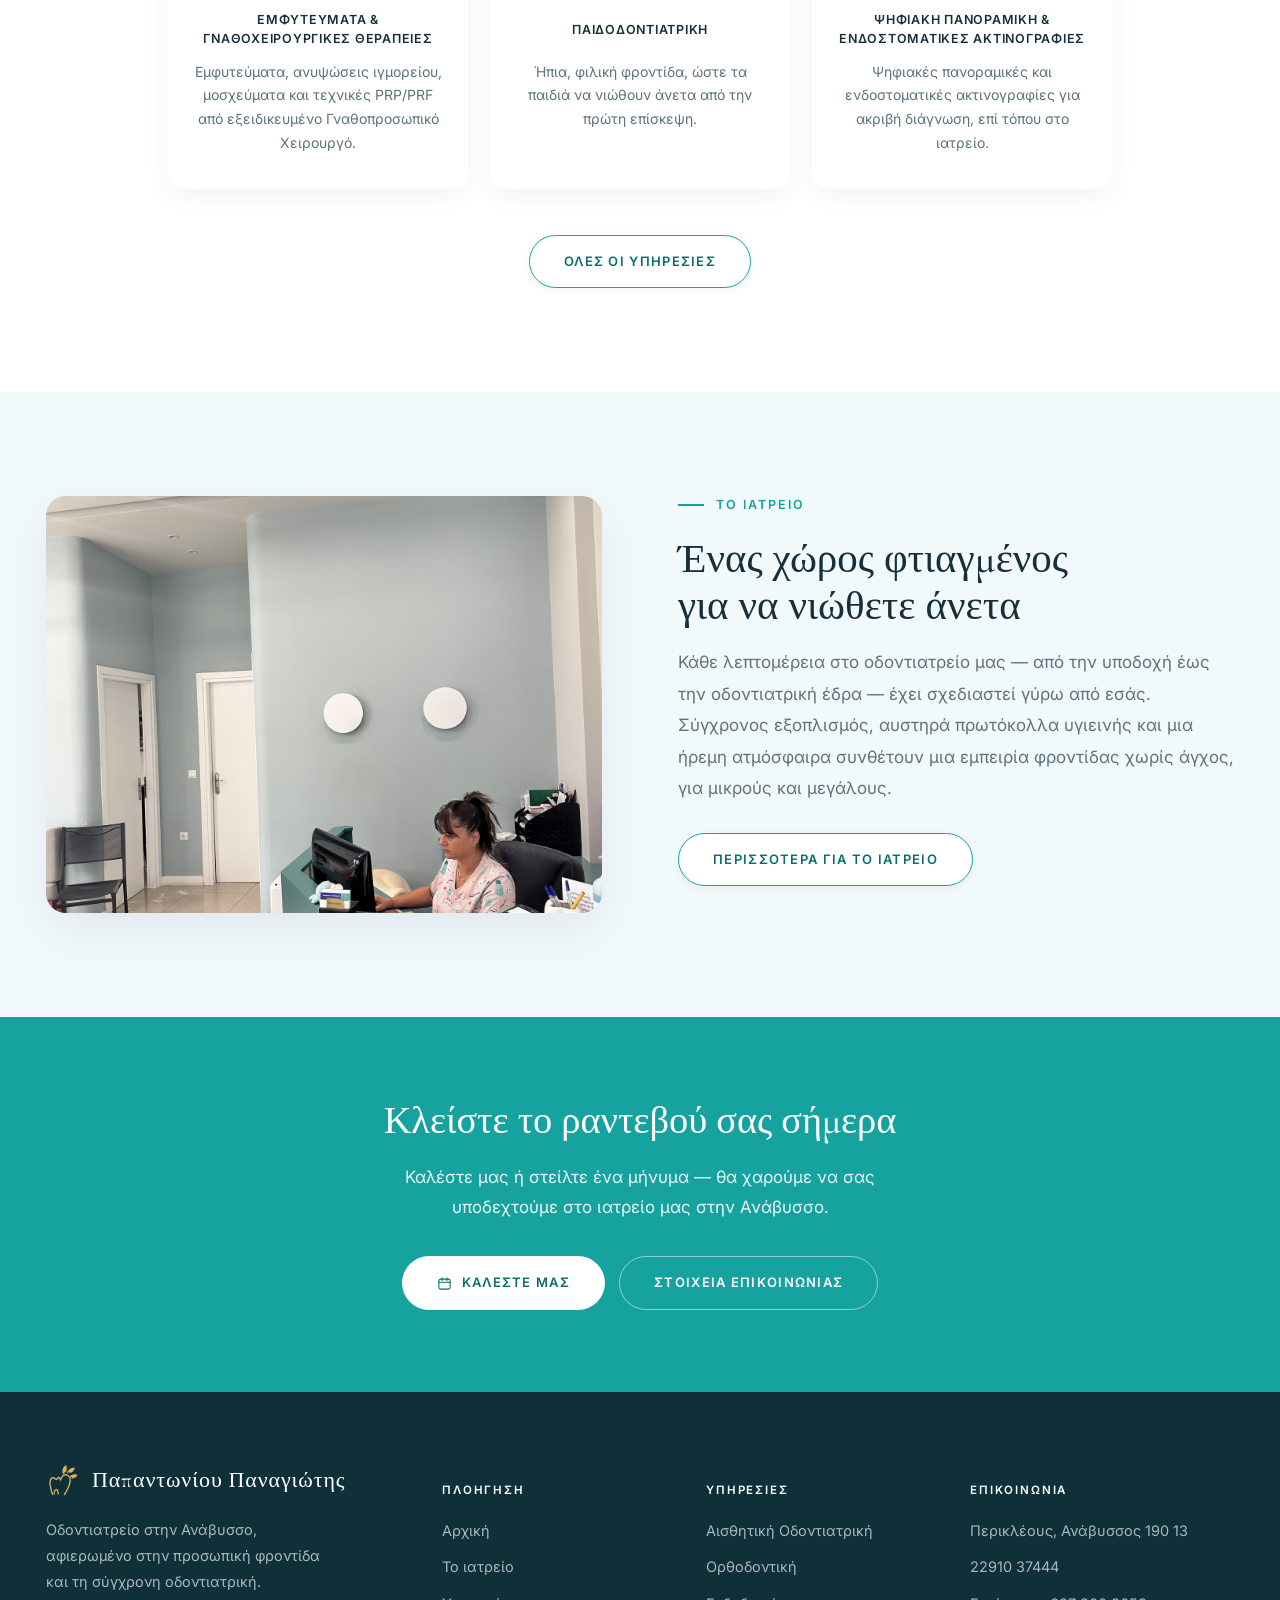
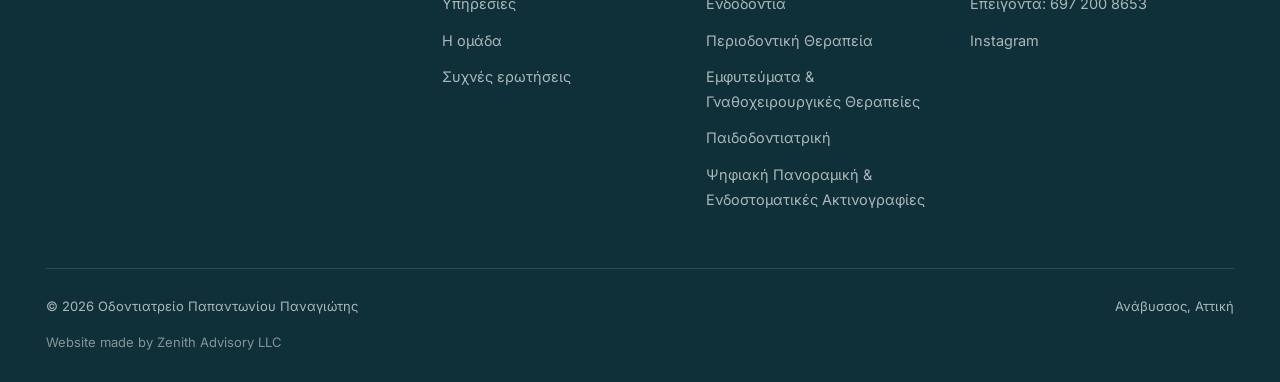
==== commit 6065c720: "Footer credit: Website made by Zenith Advisory LLC A line of its own under the copyright, on all eig" ====
--- a/index.html
+++ b/index.html
@@ -31,7 +31,7 @@
 <meta name="twitter:title" content="Οδοντιατρείο Παπαντωνίου Παναγιώτης | Ανάβυσσος">
 <meta name="twitter:description" content="Οδοντιατρείο Παπαντωνίου Παναγιώτης στην Ανάβυσσο. Γενική και αισθητική οδοντιατρική, εμφυτεύματα, ορθοδοντική.">
 <meta name="twitter:image" content="https://panosdent.netlify.app/og-image.jpg">
-<link rel="preload" as="image" href="images/03_reception_waiting.jpg" fetchpriority="high">
+<link rel="preload" as="image" href="images/09_waiting_lounge.jpg" fetchpriority="high">
 <script type="application/ld+json">
 {"@context":"https://schema.org","@type":"Dentist",
 "name":"Οδοντιατρικό Κέντρο Παπαντωνίου",
@@ -54,7 +54,7 @@
  {"@type":"MedicalProcedure","name":"Παιδοδοντιατρική"},
  {"@type":"MedicalProcedure","name":"Ψηφιακή Πανοραμική & Ενδοστοματικές Ακτινογραφίες"}]}
 </script>
-<link rel="stylesheet" href="styles.css?v=20260901c">
+<link rel="stylesheet" href="styles.css?v=20261101a">
 <link rel="icon" href="data:image/svg+xml,%3Csvg xmlns='http://www.w3.org/2000/svg' viewBox='0 0 200 200'%3E%3Cg stroke='%23C9A45C' stroke-width='9' fill='none' stroke-linecap='round'%3E%3Cpath d='M38 179C29 150 21 125 24 104c2-20 16-29 28-18 6 6 11 5 16-2 6-8 12-5 17 8 8-18 22-31 35-28 17 4 25 22 21 42-5 26-18 51-33 74'/%3E%3C/g%3E%3C/svg%3E">
 <link rel="icon" type="image/png" sizes="32x32" href="favicon-32.png">
 <link rel="icon" type="image/png" sizes="16x16" href="favicon-16.png">
@@ -118,7 +118,7 @@
 
     <div class="hero-media">
       <div class="hero-photo">
-        <img class="ph" data-img="hero" src="images/03_reception_waiting.jpg" alt="Ο χώρος υποδοχής του κέντρου" loading="eager" decoding="async" width="1414" height="1600">
+        <img class="ph" data-img="hero" src="images/09_waiting_lounge.jpg" alt="Ο χώρος αναμονής του κέντρου" loading="eager" decoding="async" width="1414" height="1600">
       </div>
       <div class="dock">
         <a href="tel:+302291037444" aria-label="Τηλέφωνο" data-i18n-aria="ct.phone"><svg width="19" height="19" viewBox="0 0 24 24" fill="none"><path d="M6.6 10.8c1.4 2.8 3.8 5.1 6.6 6.6l2.2-2.2c.3-.3.7-.4 1-.2 1.1.4 2.3.6 3.6.6.6 0 1 .4 1 1V20c0 .6-.4 1-1 1C10.6 21 3 13.4 3 4c0-.6.4-1 1-1h3.4c.6 0 1 .4 1 1 0 1.3.2 2.5.6 3.6.1.4 0 .8-.2 1L6.6 10.8Z" stroke="currentColor" stroke-width="1.7" stroke-linejoin="round"/></svg></a>
@@ -187,7 +187,7 @@
 
 <section class="sec-pad bg-pale">
   <div class="wrap split">
-    <div class="frame rv"><img class="ph" data-img="home_about" src="images/06_treatment_room.jpg" alt="Ο χώρος θεραπείας του κέντρου" loading="lazy" decoding="async" width="1414" height="1600"></div>
+    <div class="frame rv"><img class="ph" data-img="home_about" src="images/10_reception_desk.jpg" alt="Ο χώρος θεραπείας του κέντρου" loading="lazy" decoding="async" width="1414" height="1600"></div>
     <div class="rv">
       <span class="eyebrow" data-i18n="home.about.eyebrow">Το ιατρείο</span>
       <h2><span data-i18n="home.about.h2a">Ένας χώρος φτιαγμένος</span> <span data-i18n="home.about.h2b">για να νιώθετε άνετα</span></h2>
@@ -241,6 +241,7 @@
     </div>
     <div class="fbot">
       <span data-i18n="ft.rights">© 2026 Οδοντιατρείο Παπαντωνίου Παναγιώτης</span>
+      <span class="built-by">Website made by Zenith Advisory LLC</span>
       <span data-i18n="ft.place">Ανάβυσσος, Αττική</span>
     </div>
   </div>
@@ -249,6 +250,6 @@
 <a href="tel:+302291037444" class="callbar">
   <svg width="17" height="17" viewBox="0 0 24 24" fill="none"><path d="M6.6 10.8c1.4 2.8 3.8 5.1 6.6 6.6l2.2-2.2c.3-.3.7-.4 1-.2 1.1.4 2.3.6 3.6.6.6 0 1 .4 1 1V20c0 .6-.4 1-1 1C10.6 21 3 13.4 3 4c0-.6.4-1 1-1h3.4c.6 0 1 .4 1 1 0 1.3.2 2.5.6 3.6.1.4 0 .8-.2 1L6.6 10.8Z" stroke="currentColor" stroke-width="1.8" stroke-linejoin="round"/></svg>
   <span data-i18n="cta.callnow">Καλέστε για ραντεβού</span></a>
-<script src="app.js?v=20260901c"></script>
+<script src="app.js?v=20260902a"></script>
 </body>
 </html>
--- a/styles.css
+++ b/styles.css
@@ -184,9 +184,10 @@
 .frame img{width:100%;height:100%;object-fit:cover;display:block;color:transparent;font-size:0}
 
 /* gallery */
-.gal{display:grid;grid-template-columns:repeat(4,1fr);grid-auto-rows:190px;gap:16px}
+.gal{display:grid;grid-template-columns:repeat(4,1fr);grid-auto-rows:190px;gap:16px;grid-auto-flow:dense}
 .gal a{position:relative;overflow:hidden;border-radius:16px;background:#E4EFF1;box-shadow:var(--shadow-soft);display:block}
 .gal a:nth-child(1){grid-column:span 2;grid-row:span 2}
+.gal a:nth-child(8),
 .gal a:nth-child(10){grid-column:span 2}
 .gal img{width:100%;height:100%;object-fit:cover;transition:transform .5s ease;color:transparent;font-size:0}
 .gal a:hover img{transform:scale(1.05)}
@@ -259,6 +260,8 @@
 footer li{margin-bottom:12px;font-size:14.5px}
 footer li a:hover{color:#7FD4D0}
 .fbot{display:flex;justify-content:space-between;gap:14px;flex-wrap:wrap;padding-top:26px;font-size:13px}
+/* the credit sits on its own line under the copyright */
+.fbot .built-by{flex-basis:100%;order:3;opacity:.75}
 
 /* reveal */
 .rv{opacity:0;transform:translateY(24px);transition:opacity .7s ease,transform .7s ease}
@@ -303,7 +306,9 @@
   .banner + .sec-pad{padding-top:52px}
   .gal{grid-template-columns:repeat(2,1fr);grid-auto-rows:150px}
   .gal a:nth-child(1){grid-column:span 2;grid-row:span 1}
-  .gal a:nth-child(8){grid-column:span 2}
+  .gal a:nth-child(8),
+  .gal a:nth-child(10){grid-column:span 1}
+  .gal a:last-child:nth-child(even){grid-column:span 2}
 }
 @media (max-width:620px){
   .wrap,.navbar,.hero-inner,.trustwrap,.banner-in{padding-left:20px;padding-right:20px}
